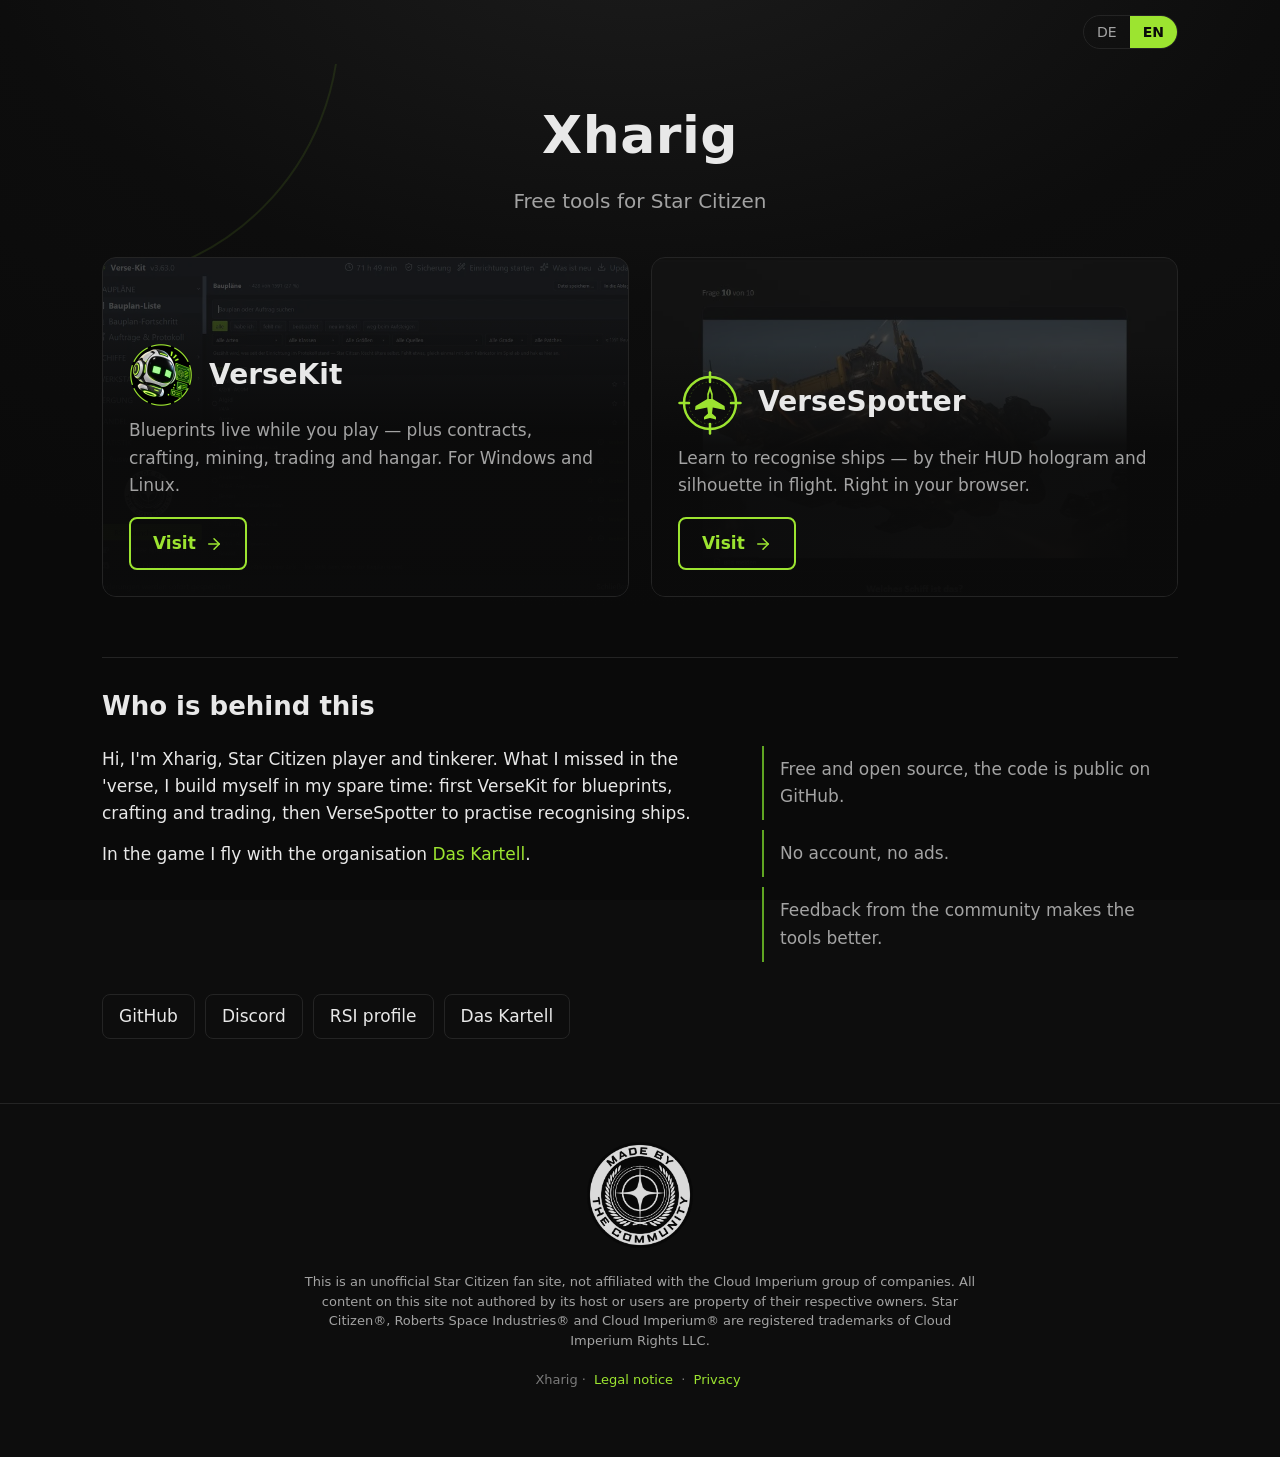
==== en/index.html @ c0819e61 "Home page: "Who is behind this" section with profiles A short introduction, the principles behind th" ====
<!DOCTYPE html>
<!-- Generated from index.html by tools/seite_en_bauen.py. Do not edit; change index.html and run the script. -->
<html lang="en">
<head>
<meta charset="utf-8">
<meta name="viewport" content="width=device-width, initial-scale=1">
<meta name="theme-color" content="#0d0d0d">
<meta name="color-scheme" content="dark">
<!-- German page. en/index.html is generated from this file by tools/seite_en_bauen.py: it takes
     every data-en text and every data-en-<attribute> value. After changing this file, run the script. -->
<title data-de="Xharig — Star-Citizen-Werkzeuge: VerseKit und VerseSpotter" data-en="Xharig — Star Citizen tools: VerseKit and VerseSpotter">Xharig — Star Citizen tools: VerseKit and VerseSpotter</title>
<meta name="description" content="Free Star Citizen fan tools by Xharig: VerseKit (blueprints, crafting, mining, trading) and VerseSpotter (learn to recognise ships).">
<link rel="canonical" href="https://xharig.com/en/">
<link rel="alternate" hreflang="de" href="https://xharig.com/">
<link rel="alternate" hreflang="en" href="https://xharig.com/en/">
<link rel="alternate" hreflang="x-default" href="https://xharig.com/en/">
<script type="application/ld+json">
{
 "@context": "https://schema.org",
 "@graph": [
  {
   "@type": "WebSite",
   "name": "Xharig",
   "url": "https://xharig.com/",
   "inLanguage": ["de", "en"]
  },
  {
   "@type": "Person",
   "@id": "https://xharig.com/#xharig",
   "name": "Xharig",
   "url": "https://xharig.com/",
   "sameAs": [
    "https://github.com/Xharig",
    "https://robertsspaceindustries.com/en/citizens/Xharig"
   ],
   "memberOf": {"@type": "Organization", "name": "Das Kartell", "url": "https://das-kartell.org/"}
  },
  {
   "@type": "SoftwareApplication",
   "name": "VerseKit",
   "alternateName": "Verse-Kit",
   "url": "https://versekit.xharig.com/",
   "applicationCategory": "GameApplication",
   "operatingSystem": "Windows, Linux",
   "isAccessibleForFree": true,
   "offers": {"@type": "Offer", "price": "0", "priceCurrency": "EUR"},
   "author": {"@id": "https://xharig.com/#xharig"}
  },
  {
   "@type": "WebApplication",
   "name": "VerseSpotter",
   "url": "https://versespotter.xharig.com/",
   "applicationCategory": "GameApplication",
   "operatingSystem": "Any (web browser)",
   "isAccessibleForFree": true,
   "offers": {"@type": "Offer", "price": "0", "priceCurrency": "EUR"},
   "author": {"@id": "https://xharig.com/#xharig"}
  }
 ]
}
</script>
<link rel="icon" href="../assets/versespotter-logo.svg" type="image/svg+xml">
<link rel="stylesheet" href="../assets/start.css?v=4">
</head>
<body>
<header>
  <div class="mitte">
    <div class="sprache" role="group" aria-label="Sprache / Language">
      <a href="/" data-lang="de" hreflang="de" lang="de">DE</a>
      <a href="/en/" data-lang="en" hreflang="en" lang="en" class="an">EN</a>
    </div>
  </div>
</header>

<div class="hinweis-sprache" id="hinweis-sprache" hidden>
  <div class="mitte">
    <span id="hinweis-sprache-text"></span>
    <a id="hinweis-sprache-link" href="/en/"></a>
    <button type="button" id="hinweis-sprache-zu">×</button>
  </div>
</div>

<main>
  <div class="kopf">
    <div class="kreis a"></div>
    <div class="mitte">
      <h1>Xharig</h1>
      <p data-de="Kostenlose Werkzeuge für Star Citizen" data-en="Free tools for Star Citizen">Free tools for Star Citizen</p>
    </div>
  </div>

  <div class="mitte kacheln">
    <a class="kachel" href="https://versekit.xharig.com/en/?von=xharig">
      <span class="hintergrund versekit"></span>
      <span class="inhalt">
        <span class="zeile"><img src="../assets/versekit-icon.png" alt=""><h2>VerseKit</h2></span>
        <p data-de="Baupläne live im Blick — dazu Aufträge, Herstellung, Bergbau, Handel und Hangar. Für Windows und Linux."
           data-en="Blueprints live while you play — plus contracts, crafting, mining, trading and hangar. For Windows and Linux.">Blueprints live while you play — plus contracts, crafting, mining, trading and hangar. For Windows and Linux.</p>
        <span class="knopf"><span data-de="Zur Seite" data-en="Visit">Visit</span><span class="pfeil" aria-hidden="true"></span></span>
      </span>
    </a>
    <a class="kachel" href="https://versespotter.xharig.com/en/?von=xharig">
      <span class="hintergrund versespotter"></span>
      <span class="inhalt">
        <span class="zeile"><img src="../assets/versespotter-logo.svg" alt=""><h2>VerseSpotter</h2></span>
        <p data-de="Schiffe erkennen lernen — am Hologramm im HUD und an der Silhouette im Flug. Direkt im Browser."
           data-en="Learn to recognise ships — by their HUD hologram and silhouette in flight. Right in your browser.">Learn to recognise ships — by their HUD hologram and silhouette in flight. Right in your browser.</p>
        <span class="knopf"><span data-de="Zur Seite" data-en="Visit">Visit</span><span class="pfeil" aria-hidden="true"></span></span>
      </span>
    </a>
  </div>

  <section class="mitte ueber" aria-labelledby="ueber-titel">
    <h2 id="ueber-titel" data-de="Wer steckt dahinter" data-en="Who is behind this">Who is behind this</h2>
    <div class="ueber-spalten">
      <div class="ueber-text">
        <p data-de="Hi, ich bin Xharig, Star-Citizen-Spieler und Bastler. Was mir im Verse gefehlt hat, baue ich mir in der Freizeit selbst: erst VerseKit für Baupläne, Herstellung und Handel, dann VerseSpotter zum Üben der Schiffserkennung."
           data-en="Hi, I'm Xharig, Star Citizen player and tinkerer. What I missed in the 'verse, I build myself in my spare time: first VerseKit for blueprints, crafting and trading, then VerseSpotter to practise recognising ships.">Hi, I'm Xharig, Star Citizen player and tinkerer. What I missed in the 'verse, I build myself in my spare time: first VerseKit for blueprints, crafting and trading, then VerseSpotter to practise recognising ships.</p>
        <p><span data-de="Im Spiel fliege ich mit der Organisation" data-en="In the game I fly with the organisation">In the game I fly with the organisation</span> <a href="https://das-kartell.org/" lang="de" translate="no">Das Kartell</a>.</p>
      </div>
      <ul class="grundsaetze">
        <li data-de="Kostenlos und quelloffen, der Code liegt offen auf GitHub." data-en="Free and open source, the code is public on GitHub.">Free and open source, the code is public on GitHub.</li>
        <li data-de="Kein Konto, keine Werbung." data-en="No account, no ads.">No account, no ads.</li>
        <li data-de="Rückmeldungen aus der Community machen die Werkzeuge besser." data-en="Feedback from the community makes the tools better.">Feedback from the community makes the tools better.</li>
      </ul>
    </div>
    <ul class="profile" aria-label="Profiles">
      <li><a href="https://github.com/Xharig" rel="me" translate="no">GitHub</a></li>
      <li><a href="/discord" translate="no">Discord</a></li>
      <li><a href="https://robertsspaceindustries.com/en/citizens/Xharig" rel="me" data-de="RSI-Profil" data-en="RSI profile">RSI profile</a></li>
      <li><a href="https://das-kartell.org/" translate="no">Das Kartell</a></li>
    </ul>
  </section>
</main>

<footer>
  <div class="mitte">
    <img class="fankit" src="../assets/made-by-the-community.png" alt="Star Citizen — Made by the Community" width="110">
    <p class="fan" lang="en">This is an unofficial Star Citizen fan site, not affiliated with the Cloud Imperium group of companies. All content on this site not authored by its host or users are property of their respective owners. Star Citizen®, Roberts Space Industries® and Cloud Imperium® are registered trademarks of Cloud Imperium Rights LLC.</p>
    <p class="recht">Xharig · <a href="../impressum.html" data-de="Impressum" data-en="Legal notice">Legal notice</a> · <a href="../datenschutz.html" data-de="Datenschutz" data-en="Privacy">Privacy</a></p>
  </div>
</footer>

<script src="../assets/sprache.js?v=2"></script>
</body>
</html>
---- assets/start.css ----
/* Marke: Neon #9ce430 auf dunklem Grund, Akzent nie flächig. Keine fremden Schriften. */
:root{--neon:#9ce430;--neon-tief:#5fa522;--grund:#0d0d0d;--flaeche:#141414;--rand:#242424;--text:#e8e8e8;--text-leise:#a3a3a3}
*{box-sizing:border-box}
body{margin:0;font-family:Calibri,"Segoe UI",system-ui,-apple-system,"Helvetica Neue",Arial,sans-serif;
  background:var(--grund);background-image:radial-gradient(1200px 700px at 50% -10%,#1c1c1c 0%,#0d0d0d 55%,#0a0a0a 100%);
  background-attachment:fixed;color:var(--text);line-height:1.6;font-size:17px;min-height:100vh;display:flex;flex-direction:column}
html{background:var(--grund)}
main{flex:1}
a{color:var(--neon);text-decoration:none}
:focus-visible{outline:3px solid var(--neon);outline-offset:3px;border-radius:6px}
.mitte{max-width:1120px;margin:0 auto;padding:0 22px}
@media (max-width:600px){.mitte{padding:0 16px}}
header .mitte{display:flex;justify-content:flex-end;height:64px;align-items:center}
.sprache{display:flex;border:1px solid var(--rand);border-radius:999px;overflow:hidden}
.sprache button,.sprache a{background:none;border:0;color:var(--text-leise);font:inherit;font-size:14px;padding:5px 13px;cursor:pointer}
.sprache a:hover{color:var(--neon)}
.sprache button.an,.sprache a.an{background:var(--neon);color:#0a0a0a;font-weight:700}
/* Offers the other language version (assets/sprache.js) */
.hinweis-sprache{background:var(--flaeche);border-top:1px solid var(--rand);border-bottom:1px solid var(--rand);font-size:15px}
.hinweis-sprache .mitte{display:flex;align-items:center;gap:12px;flex-wrap:wrap;padding-top:10px;padding-bottom:10px}
.hinweis-sprache a{font-weight:700}
.hinweis-sprache button{margin-left:auto;background:none;border:0;color:var(--text-leise);font:inherit;font-size:20px;line-height:1;padding:2px 6px;cursor:pointer}
.hinweis-sprache button:hover{color:var(--neon)}
.kopf{text-align:center;padding:30px 0 40px;position:relative;overflow:hidden}
.kopf h1{font-size:52px;font-weight:800;margin:0 0 8px;letter-spacing:.5px}
.kopf p{font-size:20px;color:var(--text-leise);margin:0}
.kreis{position:absolute;border:2px solid var(--neon);border-radius:50%;pointer-events:none;opacity:.1}
.kreis.a{width:520px;height:520px;top:-300px;left:-180px}
.kacheln{display:grid;grid-template-columns:repeat(2,1fr);gap:22px;padding-bottom:60px}
@media (max-width:760px){.kacheln{grid-template-columns:1fr}.kopf h1{font-size:38px}}
.kachel{position:relative;display:flex;flex-direction:column;min-height:340px;border:1px solid var(--rand);
  border-radius:14px;overflow:hidden;background:var(--flaeche);color:var(--text);isolation:isolate}
.kachel:hover{border-color:var(--neon)}
.kachel .hintergrund{position:absolute;inset:0;background-size:cover;background-position:center;opacity:.22;z-index:-1;transition:opacity .2s}
.kachel .hintergrund.versekit{background-image:url(versekit-hintergrund.webp)}
.kachel .hintergrund.versespotter{background-image:url(versespotter-hintergrund.webp)}
.kachel:hover .hintergrund{opacity:.32}
.kachel .inhalt{margin-top:auto;padding:26px;background:linear-gradient(transparent,rgba(10,10,10,.92) 40%)}
.kachel .zeile{display:flex;align-items:center;gap:16px;margin-bottom:10px}
.kachel img{width:64px;height:64px;flex:none}
.kachel h2{font-size:28px;font-weight:800;margin:0}
.kachel p{margin:0 0 18px;color:var(--text-leise);min-height:3.2em}
.knopf{display:inline-flex;align-items:center;gap:9px;padding:11px 22px;border-radius:8px;font-weight:700;border:2px solid var(--neon);color:var(--neon)}
.kachel:hover .knopf{background:var(--neon);color:#0a0a0a}
.pfeil{width:1.1em;height:1.1em;background:currentColor;-webkit-mask:url(arrow-right.svg) center/contain no-repeat;mask:url(arrow-right.svg) center/contain no-repeat}
.ueber{padding-bottom:64px}
.ueber h2{font-size:26px;font-weight:800;margin:0 0 18px;padding-top:28px;border-top:1px solid var(--rand)}
.ueber-spalten{display:grid;grid-template-columns:3fr 2fr;gap:36px;align-items:start}
@media (max-width:760px){.ueber-spalten{grid-template-columns:1fr;gap:12px}}
.ueber-text p{margin:0 0 14px}
.grundsaetze{list-style:none;margin:0;padding:0}
.grundsaetze li{padding:10px 0 10px 16px;border-left:2px solid var(--neon-tief);margin-bottom:10px;color:var(--text-leise)}
.profile{list-style:none;display:flex;flex-wrap:wrap;gap:10px;margin:22px 0 0;padding:0}
.profile a{display:inline-block;padding:8px 16px;border:1px solid var(--rand);border-radius:8px;color:var(--text)}
.profile a:hover{border-color:var(--neon);color:var(--neon)}
footer{border-top:1px solid var(--rand);padding:36px 0 46px;text-align:center}
.fankit{margin:0 auto 14px;width:110px;opacity:.85}
.fan{color:var(--text-leise);font-size:13px;max-width:680px;margin:0 auto 12px;line-height:1.5}
.recht{color:#7a7a7a;font-size:13px}
@media (prefers-reduced-motion:reduce){*{transition:none !important}}

/* Phones: Safari on the iPhone floats its toolbar over the bottom of the page — leave room so
   the last links scroll above it, and give them a tap area of about 30 points. */
.recht a{display:inline-block;padding:7px 4px}
@media (max-width:700px){footer{padding-bottom:110px}}
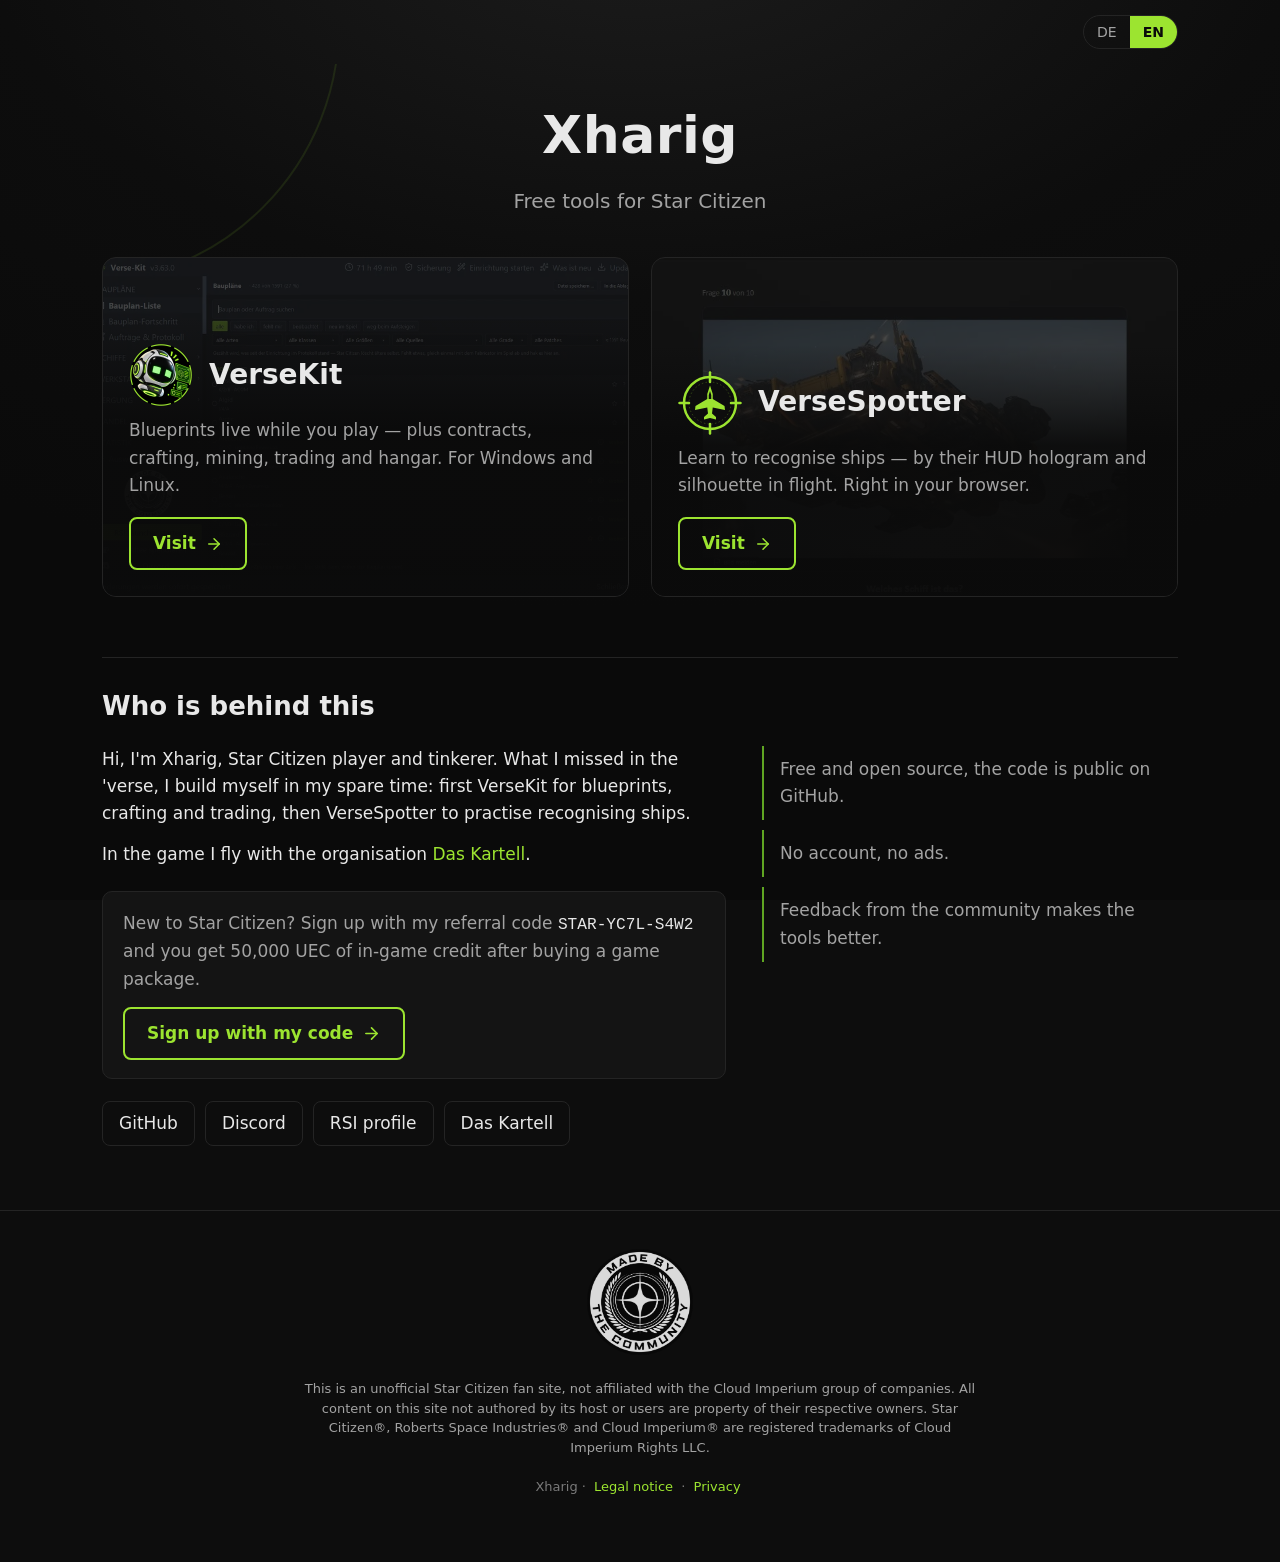
==== commit 1d13f5fd: "Home page: referral code with what new players get New players who sign up with the referral code re" ====
--- a/en/index.html
+++ b/en/index.html
@@ -60,7 +60,7 @@
 }
 </script>
 <link rel="icon" href="../assets/versespotter-logo.svg" type="image/svg+xml">
-<link rel="stylesheet" href="../assets/start.css?v=4">
+<link rel="stylesheet" href="../assets/start.css?v=5">
 </head>
 <body>
 <header>
@@ -117,6 +117,10 @@
         <p data-de="Hi, ich bin Xharig, Star-Citizen-Spieler und Bastler. Was mir im Verse gefehlt hat, baue ich mir in der Freizeit selbst: erst VerseKit für Baupläne, Herstellung und Handel, dann VerseSpotter zum Üben der Schiffserkennung."
            data-en="Hi, I'm Xharig, Star Citizen player and tinkerer. What I missed in the 'verse, I build myself in my spare time: first VerseKit for blueprints, crafting and trading, then VerseSpotter to practise recognising ships.">Hi, I'm Xharig, Star Citizen player and tinkerer. What I missed in the 'verse, I build myself in my spare time: first VerseKit for blueprints, crafting and trading, then VerseSpotter to practise recognising ships.</p>
         <p><span data-de="Im Spiel fliege ich mit der Organisation" data-en="In the game I fly with the organisation">In the game I fly with the organisation</span> <a href="https://das-kartell.org/" lang="de" translate="no">Das Kartell</a>.</p>
+        <div class="einladen">
+          <p><span data-de="Neu in Star Citizen? Meldest du dich mit meinem Empfehlungscode" data-en="New to Star Citizen? Sign up with my referral code">New to Star Citizen? Sign up with my referral code</span> <code translate="no">STAR-YC7L-S4W2</code> <span data-de="an, bekommst du nach dem Kauf eines Spielpakets 50.000 UEC Startguthaben im Spiel dazu." data-en="and you get 50,000 UEC of in-game credit after buying a game package.">and you get 50,000 UEC of in-game credit after buying a game package.</span></p>
+          <a class="knopf" href="https://robertsspaceindustries.com/enlist?referral=STAR-YC7L-S4W2"><span data-de="Mit meinem Code anmelden" data-en="Sign up with my code">Sign up with my code</span><span class="pfeil" aria-hidden="true"></span></a>
+        </div>
       </div>
       <ul class="grundsaetze">
         <li data-de="Kostenlos und quelloffen, der Code liegt offen auf GitHub." data-en="Free and open source, the code is public on GitHub.">Free and open source, the code is public on GitHub.</li>
--- a/assets/start.css
+++ b/assets/start.css
@@ -48,6 +48,10 @@
 .ueber-spalten{display:grid;grid-template-columns:3fr 2fr;gap:36px;align-items:start}
 @media (max-width:760px){.ueber-spalten{grid-template-columns:1fr;gap:12px}}
 .ueber-text p{margin:0 0 14px}
+.einladen{margin-top:22px;padding:18px 20px;border:1px solid var(--rand);border-radius:10px;background:var(--flaeche)}
+.einladen p{margin:0 0 14px;color:var(--text-leise)}
+.einladen code{white-space:nowrap;font-family:ui-monospace,Menlo,Consolas,monospace;font-size:.95em;color:var(--text)}
+.einladen .knopf:hover{background:var(--neon);color:#0a0a0a}
 .grundsaetze{list-style:none;margin:0;padding:0}
 .grundsaetze li{padding:10px 0 10px 16px;border-left:2px solid var(--neon-tief);margin-bottom:10px;color:var(--text-leise)}
 .profile{list-style:none;display:flex;flex-wrap:wrap;gap:10px;margin:22px 0 0;padding:0}
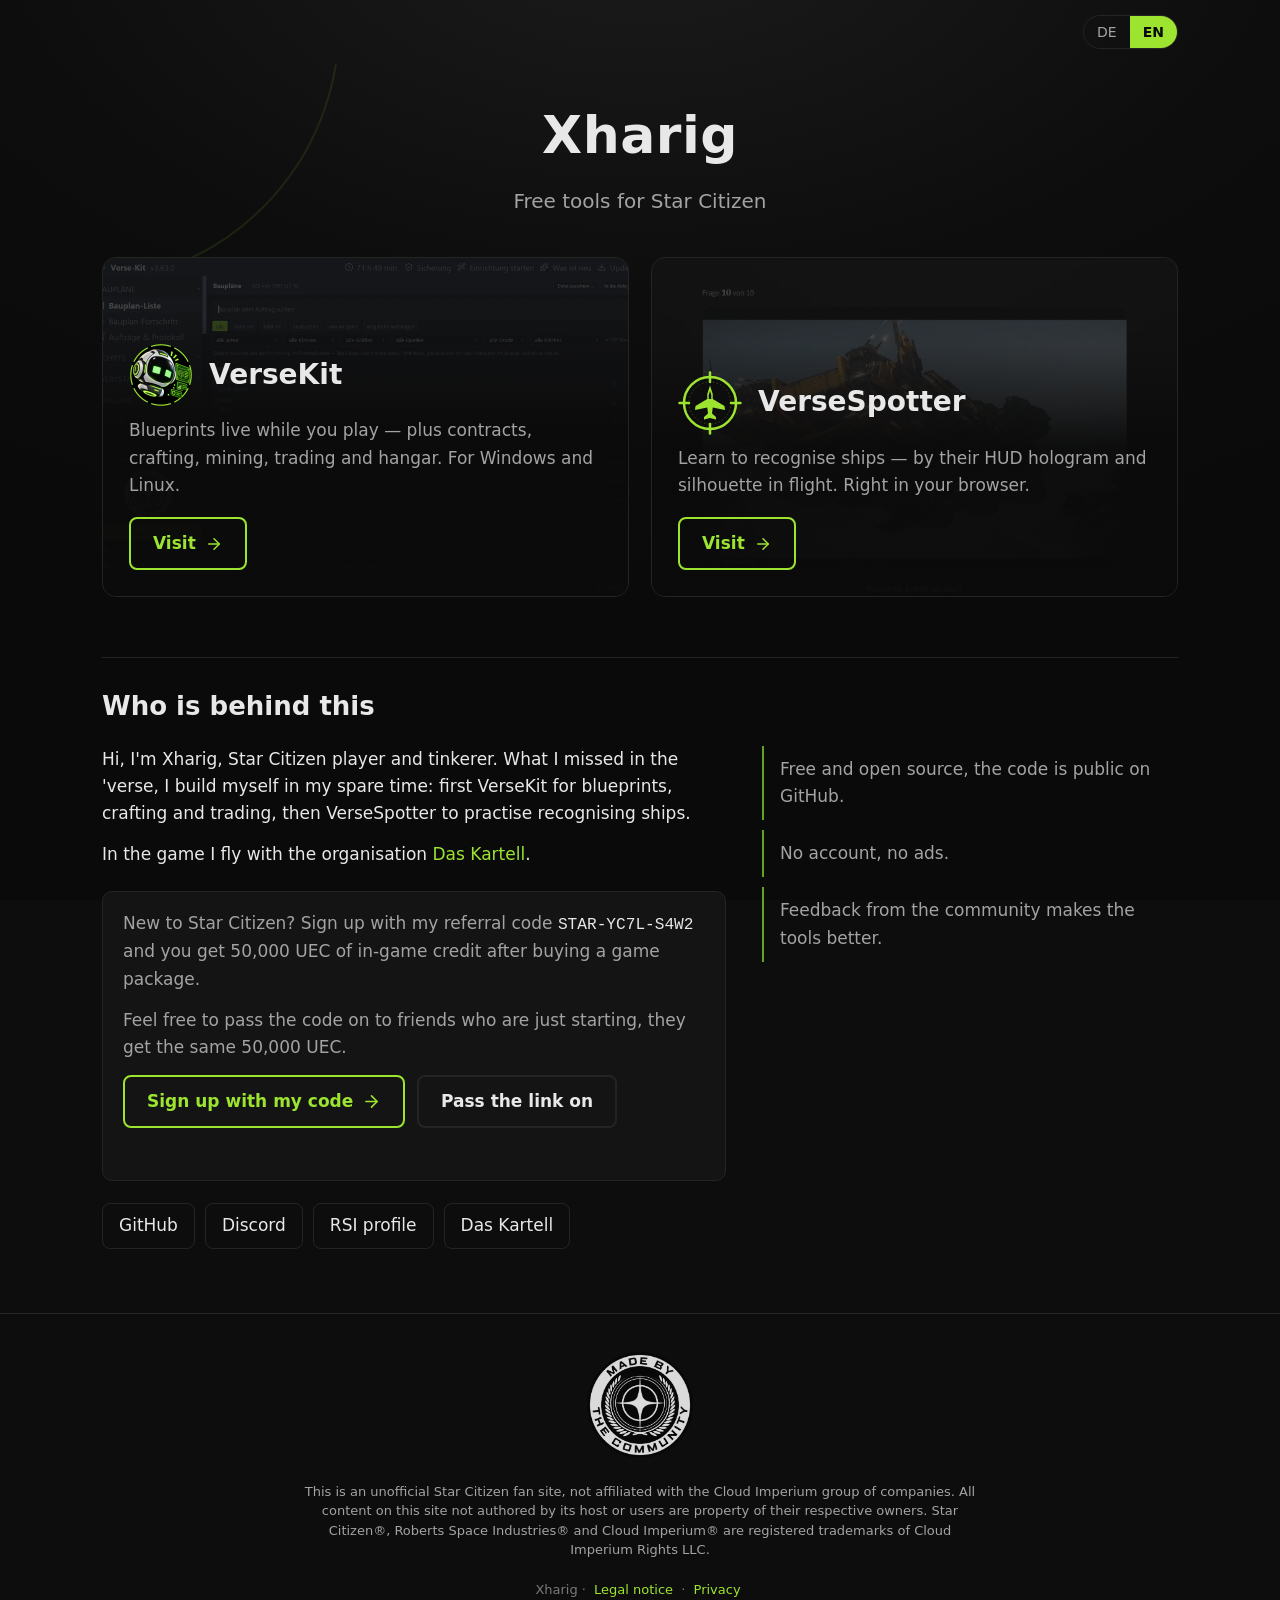
==== commit 2c668d62: "Home page: button to pass the referral link on Opens the share sheet on touch devices and copies the" ====
--- a/en/index.html
+++ b/en/index.html
@@ -60,7 +60,7 @@
 }
 </script>
 <link rel="icon" href="../assets/versespotter-logo.svg" type="image/svg+xml">
-<link rel="stylesheet" href="../assets/start.css?v=5">
+<link rel="stylesheet" href="../assets/start.css?v=6">
 </head>
 <body>
 <header>
@@ -119,7 +119,13 @@
         <p><span data-de="Im Spiel fliege ich mit der Organisation" data-en="In the game I fly with the organisation">In the game I fly with the organisation</span> <a href="https://das-kartell.org/" lang="de" translate="no">Das Kartell</a>.</p>
         <div class="einladen">
           <p><span data-de="Neu in Star Citizen? Meldest du dich mit meinem Empfehlungscode" data-en="New to Star Citizen? Sign up with my referral code">New to Star Citizen? Sign up with my referral code</span> <code translate="no">STAR-YC7L-S4W2</code> <span data-de="an, bekommst du nach dem Kauf eines Spielpakets 50.000 UEC Startguthaben im Spiel dazu." data-en="and you get 50,000 UEC of in-game credit after buying a game package.">and you get 50,000 UEC of in-game credit after buying a game package.</span></p>
-          <a class="knopf" href="https://robertsspaceindustries.com/enlist?referral=STAR-YC7L-S4W2"><span data-de="Mit meinem Code anmelden" data-en="Sign up with my code">Sign up with my code</span><span class="pfeil" aria-hidden="true"></span></a>
+          <p data-de="Gib den Code gern an Freunde weiter, die neu anfangen, sie bekommen dieselben 50.000 UEC."
+             data-en="Feel free to pass the code on to friends who are just starting, they get the same 50,000 UEC.">Feel free to pass the code on to friends who are just starting, they get the same 50,000 UEC.</p>
+          <div class="knopfreihe">
+            <a class="knopf" href="https://robertsspaceindustries.com/enlist?referral=STAR-YC7L-S4W2"><span data-de="Mit meinem Code anmelden" data-en="Sign up with my code">Sign up with my code</span><span class="pfeil" aria-hidden="true"></span></a>
+            <button type="button" class="knopf zweit" id="ref-teilen" data-code="STAR-YC7L-S4W2" data-link="https://robertsspaceindustries.com/enlist?referral=STAR-YC7L-S4W2"><span data-de="Link weitergeben" data-en="Pass the link on">Pass the link on</span></button>
+          </div>
+          <p class="ref-meldung" id="ref-meldung" aria-live="polite"></p>
         </div>
       </div>
       <ul class="grundsaetze">
@@ -146,5 +152,6 @@
 </footer>
 
 <script src="../assets/sprache.js?v=2"></script>
+<script src="../assets/teilen.js?v=1"></script>
 </body>
 </html>
--- a/assets/start.css
+++ b/assets/start.css
@@ -52,6 +52,10 @@
 .einladen p{margin:0 0 14px;color:var(--text-leise)}
 .einladen code{white-space:nowrap;font-family:ui-monospace,Menlo,Consolas,monospace;font-size:.95em;color:var(--text)}
 .einladen .knopf:hover{background:var(--neon);color:#0a0a0a}
+.einladen .knopfreihe{display:flex;flex-wrap:wrap;gap:12px}
+.einladen .knopf.zweit{background:none;font:inherit;font-weight:700;cursor:pointer;border-color:var(--rand);color:var(--text)}
+.einladen .knopf.zweit:hover{border-color:var(--neon);background:none;color:var(--neon)}
+.einladen .ref-meldung{margin:10px 0 0;min-height:1.6em;font-size:15px;color:var(--neon);overflow-wrap:anywhere}
 .grundsaetze{list-style:none;margin:0;padding:0}
 .grundsaetze li{padding:10px 0 10px 16px;border-left:2px solid var(--neon-tief);margin-bottom:10px;color:var(--text-leise)}
 .profile{list-style:none;display:flex;flex-wrap:wrap;gap:10px;margin:22px 0 0;padding:0}
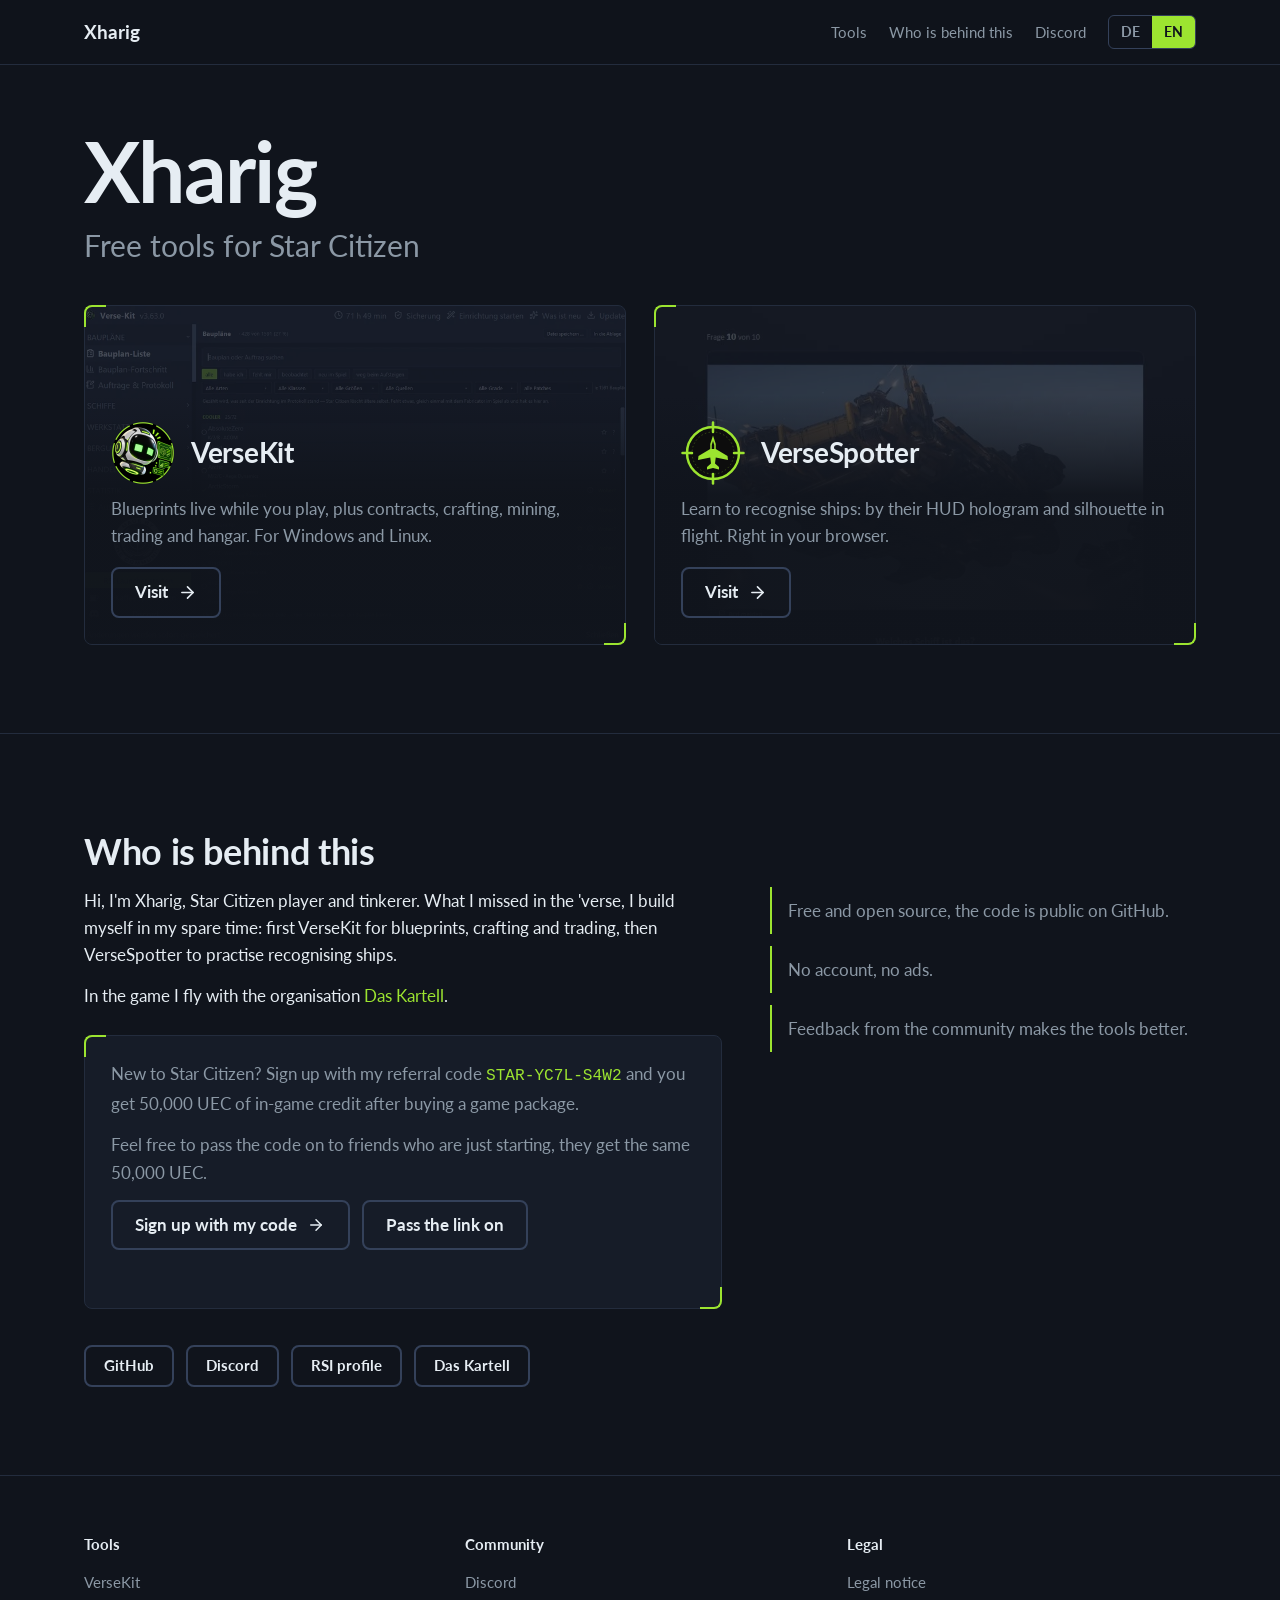
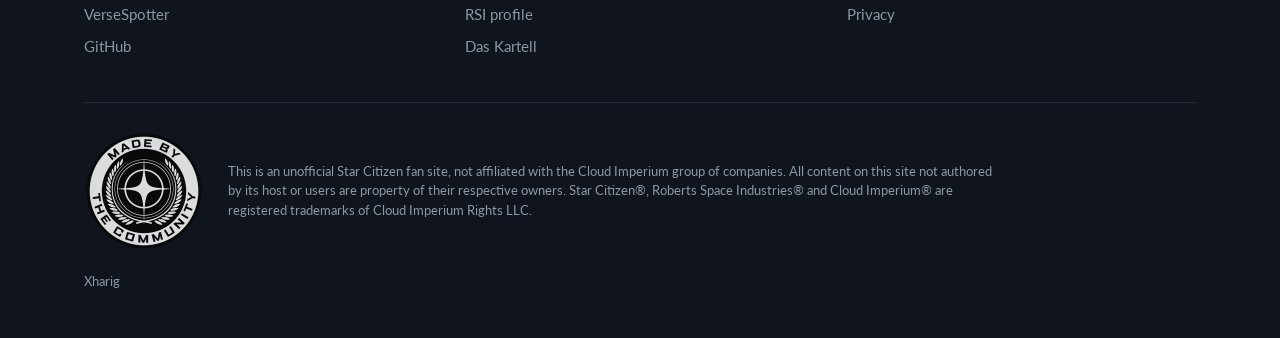
==== commit 326fb4ee: "Site: same look as VerseKit (shared basis.css, Lato, header, menu, footer) basis.css is taken over u" ====
--- a/en/index.html
+++ b/en/index.html
@@ -4,11 +4,11 @@
 <head>
 <meta charset="utf-8">
 <meta name="viewport" content="width=device-width, initial-scale=1">
-<meta name="theme-color" content="#0d0d0d">
+<meta name="theme-color" content="#10141c">
 <meta name="color-scheme" content="dark">
 <!-- German page. en/index.html is generated from this file by tools/seite_en_bauen.py: it takes
      every data-en text and every data-en-<attribute> value. After changing this file, run the script. -->
-<title data-de="Xharig — Star-Citizen-Werkzeuge: VerseKit und VerseSpotter" data-en="Xharig — Star Citizen tools: VerseKit and VerseSpotter">Xharig — Star Citizen tools: VerseKit and VerseSpotter</title>
+<title data-de="Xharig: Star-Citizen-Werkzeuge VerseKit und VerseSpotter" data-en="Xharig: Star Citizen tools VerseKit and VerseSpotter">Xharig: Star Citizen tools VerseKit and VerseSpotter</title>
 <meta name="description" content="Free Star Citizen fan tools by Xharig: VerseKit (blueprints, crafting, mining, trading) and VerseSpotter (learn to recognise ships).">
 <link rel="canonical" href="https://xharig.com/en/">
 <link rel="alternate" hreflang="de" href="https://xharig.com/">
@@ -60,15 +60,37 @@
 }
 </script>
 <link rel="icon" href="../assets/versespotter-logo.svg" type="image/svg+xml">
-<link rel="stylesheet" href="../assets/start.css?v=6">
+<link rel="preload" href="../assets/schrift/lato-400.woff2" as="font" type="font/woff2" crossorigin>
+<link rel="preload" href="../assets/schrift/lato-700.woff2" as="font" type="font/woff2" crossorigin>
+<link rel="stylesheet" href="../assets/basis.css?v=1">
+<link rel="stylesheet" href="../assets/start.css?v=7">
 </head>
 <body>
-<header>
-  <div class="mitte">
-    <div class="sprache" role="group" aria-label="Sprache / Language">
-      <a href="/" data-lang="de" hreflang="de" lang="de">DE</a>
-      <a href="/en/" data-lang="en" hreflang="en" lang="en" class="an">EN</a>
-    </div>
+
+<a class="springen" href="#inhalt" data-de="Zum Inhalt springen" data-en="Skip to content">Skip to content</a>
+
+<header class="kopfleiste">
+  <div class="mitte kopf">
+    <a class="marke" href="#start"><span>Xharig</span></a>
+    <nav aria-label="Page">
+      <a class="weg" href="#werkzeuge" data-de="Werkzeuge" data-en="Tools">Tools</a>
+      <a class="weg" href="#ueber" data-de="Wer steckt dahinter" data-en="Who is behind this">Who is behind this</a>
+      <a class="weg" href="/discord" translate="no">Discord</a>
+      <details class="menue">
+        <summary data-de="Menü" data-en="Menu">Menu</summary>
+        <div class="menue-liste">
+          <a href="#werkzeuge" data-de="Werkzeuge" data-en="Tools">Tools</a>
+          <a href="https://versekit.xharig.com/en/?von=xharig" translate="no">VerseKit</a>
+          <a href="https://versespotter.xharig.com/en/?von=xharig" translate="no">VerseSpotter</a>
+          <a href="#ueber" data-de="Wer steckt dahinter" data-en="Who is behind this">Who is behind this</a>
+          <a href="/discord" translate="no">Discord</a>
+        </div>
+      </details>
+      <div class="sprache" role="group" aria-label="Sprache / Language">
+        <a href="/" data-lang="de" hreflang="de" lang="de">DE</a>
+        <a href="/en/" data-lang="en" hreflang="en" lang="en" class="an">EN</a>
+      </div>
+    </nav>
   </div>
 </header>
 
@@ -76,82 +98,106 @@
   <div class="mitte">
     <span id="hinweis-sprache-text"></span>
     <a id="hinweis-sprache-link" href="/en/"></a>
-    <button type="button" id="hinweis-sprache-zu">×</button>
+    <button type="button" id="hinweis-sprache-zu"><svg class="ic" viewBox="0 0 24 24" fill="none" stroke="currentColor" stroke-width="2" stroke-linecap="round" stroke-linejoin="round" aria-hidden="true"><path d="M18 6 6 18"/><path d="m6 6 12 12"/></svg></button>
   </div>
 </div>
 
-<main>
-  <div class="kopf">
-    <div class="kreis a"></div>
+<main id="inhalt">
+  <div class="start" id="start">
     <div class="mitte">
-      <h1>Xharig</h1>
-      <p data-de="Kostenlose Werkzeuge für Star Citizen" data-en="Free tools for Star Citizen">Free tools for Star Citizen</p>
-    </div>
-  </div>
-
-  <div class="mitte kacheln">
-    <a class="kachel" href="https://versekit.xharig.com/en/?von=xharig">
+      <h1><span class="name" translate="no">Xharig</span>
+        <span class="zeile" data-de="Kostenlose Werkzeuge für Star Citizen" data-en="Free tools for Star Citizen">Free tools for Star Citizen</span></h1>
+    </div>
+  </div>
+
+  <div class="mitte kacheln" id="werkzeuge">
+    <a class="kachel winkel" href="https://versekit.xharig.com/en/?von=xharig">
       <span class="hintergrund versekit"></span>
       <span class="inhalt">
-        <span class="zeile"><img src="../assets/versekit-icon.png" alt=""><h2>VerseKit</h2></span>
-        <p data-de="Baupläne live im Blick — dazu Aufträge, Herstellung, Bergbau, Handel und Hangar. Für Windows und Linux."
-           data-en="Blueprints live while you play — plus contracts, crafting, mining, trading and hangar. For Windows and Linux.">Blueprints live while you play — plus contracts, crafting, mining, trading and hangar. For Windows and Linux.</p>
+        <span class="zeile"><img src="../assets/versekit-icon.png" alt="" width="64" height="64"><h2>VerseKit</h2></span>
+        <p data-de="Baupläne live im Blick, dazu Aufträge, Herstellung, Bergbau, Handel und Hangar. Für Windows und Linux."
+           data-en="Blueprints live while you play, plus contracts, crafting, mining, trading and hangar. For Windows and Linux.">Blueprints live while you play, plus contracts, crafting, mining, trading and hangar. For Windows and Linux.</p>
         <span class="knopf"><span data-de="Zur Seite" data-en="Visit">Visit</span><span class="pfeil" aria-hidden="true"></span></span>
       </span>
     </a>
-    <a class="kachel" href="https://versespotter.xharig.com/en/?von=xharig">
+    <a class="kachel winkel" href="https://versespotter.xharig.com/en/?von=xharig">
       <span class="hintergrund versespotter"></span>
       <span class="inhalt">
-        <span class="zeile"><img src="../assets/versespotter-logo.svg" alt=""><h2>VerseSpotter</h2></span>
-        <p data-de="Schiffe erkennen lernen — am Hologramm im HUD und an der Silhouette im Flug. Direkt im Browser."
-           data-en="Learn to recognise ships — by their HUD hologram and silhouette in flight. Right in your browser.">Learn to recognise ships — by their HUD hologram and silhouette in flight. Right in your browser.</p>
+        <span class="zeile"><img src="../assets/versespotter-logo.svg" alt="" width="64" height="64"><h2>VerseSpotter</h2></span>
+        <p data-de="Schiffe erkennen lernen: am Hologramm im HUD und an der Silhouette im Flug. Direkt im Browser."
+           data-en="Learn to recognise ships: by their HUD hologram and silhouette in flight. Right in your browser.">Learn to recognise ships: by their HUD hologram and silhouette in flight. Right in your browser.</p>
         <span class="knopf"><span data-de="Zur Seite" data-en="Visit">Visit</span><span class="pfeil" aria-hidden="true"></span></span>
       </span>
     </a>
   </div>
 
-  <section class="mitte ueber" aria-labelledby="ueber-titel">
-    <h2 id="ueber-titel" data-de="Wer steckt dahinter" data-en="Who is behind this">Who is behind this</h2>
-    <div class="ueber-spalten">
-      <div class="ueber-text">
-        <p data-de="Hi, ich bin Xharig, Star-Citizen-Spieler und Bastler. Was mir im Verse gefehlt hat, baue ich mir in der Freizeit selbst: erst VerseKit für Baupläne, Herstellung und Handel, dann VerseSpotter zum Üben der Schiffserkennung."
-           data-en="Hi, I'm Xharig, Star Citizen player and tinkerer. What I missed in the 'verse, I build myself in my spare time: first VerseKit for blueprints, crafting and trading, then VerseSpotter to practise recognising ships.">Hi, I'm Xharig, Star Citizen player and tinkerer. What I missed in the 'verse, I build myself in my spare time: first VerseKit for blueprints, crafting and trading, then VerseSpotter to practise recognising ships.</p>
-        <p><span data-de="Im Spiel fliege ich mit der Organisation" data-en="In the game I fly with the organisation">In the game I fly with the organisation</span> <a href="https://das-kartell.org/" lang="de" translate="no">Das Kartell</a>.</p>
-        <div class="einladen">
-          <p><span data-de="Neu in Star Citizen? Meldest du dich mit meinem Empfehlungscode" data-en="New to Star Citizen? Sign up with my referral code">New to Star Citizen? Sign up with my referral code</span> <code translate="no">STAR-YC7L-S4W2</code> <span data-de="an, bekommst du nach dem Kauf eines Spielpakets 50.000 UEC Startguthaben im Spiel dazu." data-en="and you get 50,000 UEC of in-game credit after buying a game package.">and you get 50,000 UEC of in-game credit after buying a game package.</span></p>
-          <p data-de="Gib den Code gern an Freunde weiter, die neu anfangen, sie bekommen dieselben 50.000 UEC."
-             data-en="Feel free to pass the code on to friends who are just starting, they get the same 50,000 UEC.">Feel free to pass the code on to friends who are just starting, they get the same 50,000 UEC.</p>
-          <div class="knopfreihe">
-            <a class="knopf" href="https://robertsspaceindustries.com/enlist?referral=STAR-YC7L-S4W2"><span data-de="Mit meinem Code anmelden" data-en="Sign up with my code">Sign up with my code</span><span class="pfeil" aria-hidden="true"></span></a>
-            <button type="button" class="knopf zweit" id="ref-teilen" data-code="STAR-YC7L-S4W2" data-link="https://robertsspaceindustries.com/enlist?referral=STAR-YC7L-S4W2"><span data-de="Link weitergeben" data-en="Pass the link on">Pass the link on</span></button>
+  <section id="ueber" aria-labelledby="ueber-titel">
+    <div class="mitte">
+      <h2 id="ueber-titel" data-de="Wer steckt dahinter" data-en="Who is behind this">Who is behind this</h2>
+      <div class="ueber-spalten">
+        <div class="ueber-text">
+          <p data-de="Hi, ich bin Xharig, Star-Citizen-Spieler und Bastler. Was mir im Verse gefehlt hat, baue ich mir in der Freizeit selbst: erst VerseKit für Baupläne, Herstellung und Handel, dann VerseSpotter zum Üben der Schiffserkennung."
+             data-en="Hi, I'm Xharig, Star Citizen player and tinkerer. What I missed in the 'verse, I build myself in my spare time: first VerseKit for blueprints, crafting and trading, then VerseSpotter to practise recognising ships.">Hi, I'm Xharig, Star Citizen player and tinkerer. What I missed in the 'verse, I build myself in my spare time: first VerseKit for blueprints, crafting and trading, then VerseSpotter to practise recognising ships.</p>
+          <p><span data-de="Im Spiel fliege ich mit der Organisation" data-en="In the game I fly with the organisation">In the game I fly with the organisation</span> <a href="https://das-kartell.org/" lang="de" translate="no">Das Kartell</a>.</p>
+          <div class="einladen winkel">
+            <p><span data-de="Neu in Star Citizen? Meldest du dich mit meinem Empfehlungscode" data-en="New to Star Citizen? Sign up with my referral code">New to Star Citizen? Sign up with my referral code</span> <code translate="no">STAR-YC7L-S4W2</code> <span data-de="an, bekommst du nach dem Kauf eines Spielpakets 50.000 UEC Startguthaben im Spiel dazu." data-en="and you get 50,000 UEC of in-game credit after buying a game package.">and you get 50,000 UEC of in-game credit after buying a game package.</span></p>
+            <p data-de="Gib den Code gern an Freunde weiter, die neu anfangen, sie bekommen dieselben 50.000 UEC."
+               data-en="Feel free to pass the code on to friends who are just starting, they get the same 50,000 UEC.">Feel free to pass the code on to friends who are just starting, they get the same 50,000 UEC.</p>
+            <div class="knopfreihe">
+              <a class="knopf" href="https://robertsspaceindustries.com/enlist?referral=STAR-YC7L-S4W2"><span data-de="Mit meinem Code anmelden" data-en="Sign up with my code">Sign up with my code</span><span class="pfeil" aria-hidden="true"></span></a>
+              <button type="button" class="knopf" id="ref-teilen" data-code="STAR-YC7L-S4W2" data-link="https://robertsspaceindustries.com/enlist?referral=STAR-YC7L-S4W2"><span data-de="Link weitergeben" data-en="Pass the link on">Pass the link on</span></button>
+            </div>
+            <p class="ref-meldung" id="ref-meldung" aria-live="polite"></p>
           </div>
-          <p class="ref-meldung" id="ref-meldung" aria-live="polite"></p>
         </div>
-      </div>
-      <ul class="grundsaetze">
-        <li data-de="Kostenlos und quelloffen, der Code liegt offen auf GitHub." data-en="Free and open source, the code is public on GitHub.">Free and open source, the code is public on GitHub.</li>
-        <li data-de="Kein Konto, keine Werbung." data-en="No account, no ads.">No account, no ads.</li>
-        <li data-de="Rückmeldungen aus der Community machen die Werkzeuge besser." data-en="Feedback from the community makes the tools better.">Feedback from the community makes the tools better.</li>
+        <ul class="grundsaetze">
+          <li data-de="Kostenlos und quelloffen, der Code liegt offen auf GitHub." data-en="Free and open source, the code is public on GitHub.">Free and open source, the code is public on GitHub.</li>
+          <li data-de="Kein Konto, keine Werbung." data-en="No account, no ads.">No account, no ads.</li>
+          <li data-de="Rückmeldungen aus der Community machen die Werkzeuge besser." data-en="Feedback from the community makes the tools better.">Feedback from the community makes the tools better.</li>
+        </ul>
+      </div>
+      <ul class="profile" aria-label="Profiles">
+        <li><a class="knopf" href="https://github.com/Xharig" rel="me" translate="no">GitHub</a></li>
+        <li><a class="knopf" href="/discord" translate="no">Discord</a></li>
+        <li><a class="knopf" href="https://robertsspaceindustries.com/en/citizens/Xharig" rel="me" data-de="RSI-Profil" data-en="RSI profile">RSI profile</a></li>
+        <li><a class="knopf" href="https://das-kartell.org/" translate="no">Das Kartell</a></li>
       </ul>
     </div>
-    <ul class="profile" aria-label="Profiles">
-      <li><a href="https://github.com/Xharig" rel="me" translate="no">GitHub</a></li>
-      <li><a href="/discord" translate="no">Discord</a></li>
-      <li><a href="https://robertsspaceindustries.com/en/citizens/Xharig" rel="me" data-de="RSI-Profil" data-en="RSI profile">RSI profile</a></li>
-      <li><a href="https://das-kartell.org/" translate="no">Das Kartell</a></li>
-    </ul>
   </section>
 </main>
 
 <footer>
   <div class="mitte">
-    <img class="fankit" src="../assets/made-by-the-community.png" alt="Star Citizen — Made by the Community" width="110">
-    <p class="fan" lang="en">This is an unofficial Star Citizen fan site, not affiliated with the Cloud Imperium group of companies. All content on this site not authored by its host or users are property of their respective owners. Star Citizen®, Roberts Space Industries® and Cloud Imperium® are registered trademarks of Cloud Imperium Rights LLC.</p>
-    <p class="recht">Xharig · <a href="../impressum.html" data-de="Impressum" data-en="Legal notice">Legal notice</a> · <a href="../datenschutz.html" data-de="Datenschutz" data-en="Privacy">Privacy</a></p>
+    <div class="fuss-raster">
+      <div>
+        <p class="fuss-titel" data-de="Werkzeuge" data-en="Tools">Tools</p>
+        <a href="https://versekit.xharig.com/en/?von=xharig" translate="no">VerseKit</a>
+        <a href="https://versespotter.xharig.com/en/?von=xharig" translate="no">VerseSpotter</a>
+        <a href="https://github.com/Xharig" translate="no">GitHub</a>
+      </div>
+      <div>
+        <p class="fuss-titel" data-de="Gemeinschaft" data-en="Community">Community</p>
+        <a href="/discord" translate="no">Discord</a>
+        <a href="https://robertsspaceindustries.com/en/citizens/Xharig" data-de="RSI-Profil" data-en="RSI profile">RSI profile</a>
+        <a href="https://das-kartell.org/" translate="no">Das Kartell</a>
+      </div>
+      <div>
+        <p class="fuss-titel" data-de="Rechtliches" data-en="Legal">Legal</p>
+        <a href="../impressum.html" data-de="Impressum" data-en="Legal notice">Legal notice</a>
+        <a href="../datenschutz.html" data-de="Datenschutz" data-en="Privacy">Privacy</a>
+      </div>
+    </div>
+
+    <div class="fuss-fan">
+      <img class="fankit" src="../assets/made-by-the-community-240.png" width="120" height="120" loading="lazy"
+           alt="Star Citizen: Made by the Community">
+      <p class="fan" lang="en">This is an unofficial Star Citizen fan site, not affiliated with the Cloud Imperium group of companies. All content on this site not authored by its host or users are property of their respective owners. Star Citizen®, Roberts Space Industries® and Cloud Imperium® are registered trademarks of Cloud Imperium Rights LLC.</p>
+    </div>
+    <p class="recht" translate="no">Xharig</p>
   </div>
 </footer>
 
-<script src="../assets/sprache.js?v=2"></script>
+<script src="../assets/sprache.js?v=3"></script>
 <script src="../assets/teilen.js?v=1"></script>
 </body>
 </html>
--- a/assets/basis.css
+++ b/assets/basis.css
@@ -0,0 +1,259 @@
+/* ---------------------------------------------------------------
+   Xharig pages: shared base
+   Meant for every Xharig site (VerseKit, xharig.com, VerseSpotter), so
+   colours, type, buttons, header, footer and focus look the same
+   everywhere. Page-specific parts live in each site's own stylesheet.
+   Colours are the "Original" colour scheme of VerseKit itself
+   (crates/versekit-core/src/theme.rs). Neon #9ce430 only for lines,
+   corners and buttons, never as a large area. One background for the
+   whole page: sections are told apart by lines, not by colour changes.
+   Signature: the two accent corners of VerseKit's boxes (.winkel).
+   Everything is served by the site itself: Lato (SIL OFL, schrift/),
+   Lucide icons (ISC, symbole/), no third-party fonts or CDNs.
+   --------------------------------------------------------------- */
+
+@font-face{
+  font-family:"Lato";font-style:normal;font-weight:400;font-display:swap;
+  src:url(schrift/lato-400.woff2) format("woff2");
+  unicode-range:U+0020-007E,U+00A0-00FF,U+0131,U+0152-0153,U+02C6,U+02DA,U+02DC,
+    U+2010-2014,U+2018-201E,U+2022,U+2026,U+2039-203A,U+20AC,U+2122,U+2190-2193,
+    U+2212,U+FB01-FB02;
+}
+@font-face{
+  font-family:"Lato";font-style:normal;font-weight:700;font-display:swap;
+  src:url(schrift/lato-700.woff2) format("woff2");
+  unicode-range:U+0020-007E,U+00A0-00FF,U+0131,U+0152-0153,U+02C6,U+02DA,U+02DC,
+    U+2010-2014,U+2018-201E,U+2022,U+2026,U+2039-203A,U+20AC,U+2122,U+2190-2193,
+    U+2212,U+FB01-FB02;
+}
+
+:root{
+  --grund:#10141c;
+  --flaeche:#161c28;
+  --leiste:#1b2230;
+  --linie:#232c3d;
+  --linie-hell:#34415a;
+  --feld:#0c1017;
+  --hover:#222b3b;
+  --text:#e6edf3;
+  --leise:#8b98a5;
+  --neon:#9ce430;
+  --neon-hell:#b8f266;
+  --neon-dunkel:#1d2a14;
+  --rund:8px;
+  color-scheme:dark;
+}
+
+*,*::before,*::after{box-sizing:border-box}
+html{background:var(--grund);-webkit-text-size-adjust:100%;text-size-adjust:100%;scroll-padding-top:72px}
+@media (prefers-reduced-motion:no-preference){html{scroll-behavior:smooth}}
+body{
+  margin:0;background:var(--grund);color:var(--text);
+  font-family:"Lato","Segoe UI",system-ui,-apple-system,"Helvetica Neue",Arial,sans-serif;
+  font-size:17px;line-height:1.6;
+  -webkit-font-smoothing:antialiased;
+}
+img,video{max-width:100%;height:auto;display:block}
+figure{margin:0}
+a{color:var(--neon);text-decoration:none;text-underline-offset:3px}
+a,button,summary,label{touch-action:manipulation;-webkit-tap-highlight-color:rgba(156,228,48,.18)}
+a:hover{text-decoration:underline}
+:focus-visible{outline:2px solid var(--neon);outline-offset:3px;border-radius:4px}
+h1,h2,h3,h4{text-wrap:balance}
+p,li,figcaption{text-wrap:pretty}
+code{font-family:ui-monospace,"SF Mono","Cascadia Mono",Menlo,Consolas,monospace}
+.mitte{max-width:1160px;margin:0 auto;
+  padding:0 max(24px,env(safe-area-inset-right)) 0 max(24px,env(safe-area-inset-left))}
+.ic{width:1.15em;height:1.15em;flex:none}
+
+.springen{position:absolute;left:12px;top:-60px;z-index:50;background:var(--neon);color:var(--grund);
+  font-weight:700;padding:8px 14px;border-radius:var(--rund)}
+.springen:focus{top:12px;text-decoration:none}
+
+/* ---------- The accent corners ----------
+   Same as the boxes in VerseKit: fine line, accent corner top left and
+   bottom right, following the 8 px rounding. */
+.winkel{position:relative;background:var(--feld);border:1px solid var(--linie);border-radius:var(--rund)}
+.winkel::before,.winkel::after{
+  content:"";position:absolute;width:22px;height:22px;pointer-events:none;
+  border:0 solid var(--neon);
+}
+.winkel::before{top:-1px;left:-1px;border-top-width:2px;border-left-width:2px;border-top-left-radius:var(--rund)}
+.winkel::after{bottom:-1px;right:-1px;border-bottom-width:2px;border-right-width:2px;border-bottom-right-radius:var(--rund)}
+.winkel > img,.winkel > video{border-radius:calc(var(--rund) - 1px);width:100%}
+
+/* ---------- Header ---------- */
+.kopfleiste{
+  position:sticky;top:0;z-index:20;
+  background:rgba(16,20,28,.92);
+  -webkit-backdrop-filter:blur(8px);backdrop-filter:blur(8px);
+  border-bottom:1px solid var(--linie);
+}
+.kopf{display:flex;align-items:center;gap:16px;height:64px}
+.marke{display:flex;align-items:center;gap:10px;color:var(--text);font-weight:700;font-size:19px;white-space:nowrap}
+.marke:hover{text-decoration:none;color:var(--neon)}
+.marke img{width:36px;height:36px}
+.kopf nav{margin-left:auto;display:flex;align-items:center;gap:22px}
+.kopf nav a{color:var(--leise);font-size:15px}
+.kopf nav a:hover{color:var(--neon);text-decoration:none}
+.kopf nav a[aria-current=page]{color:var(--text);font-weight:700;box-shadow:inset 0 -2px 0 var(--neon);padding:4px 0}
+/* The one download offer in the header: outlined, never filled, so it offers
+   rather than asks. */
+.kopf nav a.kopf-laden{color:var(--neon);font-weight:700;border:1px solid var(--neon);border-radius:6px;padding:5px 12px}
+.kopf nav a.kopf-laden:hover{background:var(--neon-dunkel)}
+.kopf nav a.kopf-laden[aria-current=page]{box-shadow:none;padding:5px 12px;background:var(--neon-dunkel)}
+.kopf nav a.alle{display:inline-flex;align-items:center;gap:6px;padding-left:22px;border-left:1px solid var(--linie)}
+.sprache{display:flex;border:1px solid var(--linie-hell);border-radius:6px;overflow:hidden}
+.kopf nav .sprache a{color:var(--leise);font-size:14px;font-weight:700;padding:5px 12px}
+.kopf nav .sprache a:hover{background:var(--hover);color:var(--neon)}
+.kopf nav .sprache a.an{background:var(--neon);color:var(--grund)}
+
+/* Menu for narrow screens: the page links fold into one button. Works
+   without script (details/summary). */
+.menue{display:none;position:relative}
+.menue summary{
+  list-style:none;cursor:pointer;display:inline-flex;align-items:center;gap:8px;
+  padding:6px 12px;border:1px solid var(--linie-hell);border-radius:6px;color:var(--text);font-size:15px;font-weight:700;
+}
+.menue summary::-webkit-details-marker{display:none}
+.menue summary::before{content:"";width:18px;height:18px;background:currentColor;
+  -webkit-mask:url(symbole/menu.svg) center/contain no-repeat;mask:url(symbole/menu.svg) center/contain no-repeat}
+.menue[open] summary::before{-webkit-mask-image:url(symbole/x.svg);mask-image:url(symbole/x.svg)}
+.menue summary:hover{border-color:var(--neon);color:var(--neon);background:var(--neon-dunkel)}
+.menue-liste{
+  position:absolute;right:0;top:calc(100% + 10px);z-index:30;min-width:220px;
+  display:flex;flex-direction:column;padding:8px;
+  background:var(--flaeche);border:1px solid var(--linie-hell);border-radius:var(--rund);
+}
+.kopf nav .menue-liste a{color:var(--text);font-size:16px;padding:10px 12px;border-radius:6px;border-left:3px solid transparent}
+.kopf nav .menue-liste a:hover{background:var(--hover);color:var(--neon)}
+.kopf nav .menue-liste a[aria-current=page]{box-shadow:none;padding:10px 12px;background:var(--neon-dunkel);border-left-color:var(--neon);color:var(--neon)}
+
+/* Offers the other language version (page script) */
+.hinweis-sprache{background:var(--leiste);border-bottom:1px solid var(--linie);font-size:15px}
+.hinweis-sprache .mitte{display:flex;align-items:center;gap:12px;flex-wrap:wrap;padding-top:10px;padding-bottom:10px}
+.hinweis-sprache a{font-weight:700}
+.hinweis-sprache button{
+  margin-left:auto;display:inline-flex;align-items:center;justify-content:center;
+  width:32px;height:32px;background:none;border:1px solid transparent;border-radius:6px;
+  color:var(--leise);cursor:pointer;
+}
+.hinweis-sprache button:hover{color:var(--neon);border-color:var(--linie-hell);background:var(--hover)}
+
+/* ---------- Buttons ----------
+   One filled main button per area; every button changes border and fill
+   on hover. */
+.knopfreihe{display:flex;gap:12px;flex-wrap:wrap}
+.knopf{
+  display:inline-flex;align-items:center;gap:10px;padding:12px 22px;
+  border-radius:var(--rund);border:2px solid var(--linie-hell);background:none;
+  font:inherit;font-weight:700;font-size:17px;line-height:1.3;color:var(--text);cursor:pointer;
+}
+.knopf:hover{text-decoration:none;border-color:var(--neon);color:var(--neon);background:var(--neon-dunkel)}
+.knopf.voll{background:var(--neon);border-color:var(--neon);color:var(--grund)}
+.knopf.voll:hover{background:var(--neon-hell);border-color:var(--neon-hell);color:var(--grund)}
+
+/* ---------- Sections ---------- */
+section{padding:96px 0 88px;border-top:1px solid var(--linie)}
+h2{font-size:36px;line-height:1.2;font-weight:700;letter-spacing:-.01em;margin:0 0 14px;max-width:24em}
+.einleitung{color:var(--leise);max-width:42em;margin:0 0 36px;font-size:18px}
+.hinweis{margin:14px 0 0;font-size:15px;color:var(--leise);border-left:2px solid var(--linie-hell);padding-left:14px;max-width:46em}
+a.raus{display:inline-flex;align-items:center;gap:5px}
+a.raus::after{content:"";width:.85em;height:.85em;background:currentColor;
+  -webkit-mask:url(symbole/external-link.svg) center/contain no-repeat;mask:url(symbole/external-link.svg) center/contain no-repeat}
+
+/* Head of a sub-page: where you are, then its one h1. */
+.seitenkopf{padding:56px 0 8px}
+.pfad{display:flex;flex-wrap:wrap;gap:6px;align-items:center;margin:0 0 18px;padding:0;list-style:none;font-size:15px;color:var(--leise)}
+.pfad li + li::before{content:"";display:inline-block;width:14px;height:14px;margin-right:6px;vertical-align:-2px;background:var(--linie-hell);
+  -webkit-mask:url(symbole/chevron-right.svg) center/contain no-repeat;mask:url(symbole/chevron-right.svg) center/contain no-repeat}
+.pfad a{color:var(--leise)}
+.pfad a:hover{color:var(--neon)}
+.seitenkopf h1{font-size:clamp(34px,5vw,52px);line-height:1.1;letter-spacing:-.02em;margin:0 0 14px;max-width:20em}
+.seitenkopf .einleitung{margin-bottom:0}
+.seitenkopf + section{border-top:0;padding-top:48px}
+
+/* ---------- FAQ ---------- */
+.faq{max-width:860px;border-bottom:1px solid var(--linie)}
+.faq details{border-top:1px solid var(--linie)}
+.faq summary{
+  position:relative;cursor:pointer;list-style:none;padding:18px 0 18px 38px;
+  font-weight:700;font-size:18px;line-height:1.4;
+}
+.faq summary::-webkit-details-marker{display:none}
+.faq summary::before{
+  content:"";position:absolute;left:4px;top:21px;width:20px;height:20px;background:var(--neon);
+  -webkit-mask:url(symbole/plus.svg) center/contain no-repeat;mask:url(symbole/plus.svg) center/contain no-repeat;
+}
+.faq details[open] summary::before{-webkit-mask-image:url(symbole/minus.svg);mask-image:url(symbole/minus.svg)}
+.faq summary:hover{color:var(--neon)}
+.faq p,.faq ol{color:var(--leise);font-size:16px;margin:0 0 18px 38px}
+.faq ol{padding-left:20px}
+.faq li{margin-bottom:6px}
+
+/* ---------- Switch ----------
+   Switch to the right of its label, as in every VerseKit settings list. */
+.schalter{display:inline-flex;align-items:center;gap:12px;color:var(--leise);font-size:15px;cursor:pointer;user-select:none}
+.schalter input{
+  -webkit-appearance:none;appearance:none;margin:0;position:relative;flex:none;cursor:pointer;
+  width:42px;height:24px;border-radius:999px;background:var(--linie-hell);border:1px solid var(--linie-hell);
+}
+.schalter input::before{content:"";position:absolute;top:3px;left:3px;width:16px;height:16px;border-radius:50%;background:var(--text)}
+.schalter input:checked{background:var(--neon);border-color:var(--neon)}
+.schalter input:checked::before{left:21px;background:var(--grund)}
+.schalter:hover input{border-color:var(--neon)}
+.schalter:hover{color:var(--text)}
+@media (prefers-reduced-motion:no-preference){.schalter input::before{transition:left .25s}}
+
+/* ---------- Footer ---------- */
+footer{border-top:1px solid var(--linie);padding:56px 0 48px}
+.fuss-raster{display:grid;grid-template-columns:repeat(3,minmax(0,1fr));gap:32px}
+.fuss-titel{margin:0 0 10px;font-weight:700;font-size:15px;color:var(--text)}
+.fuss-raster a{display:block;width:fit-content;color:var(--leise);font-size:15px;padding:4px 0}
+.fuss-raster a:hover{color:var(--neon)}
+.fuss-fan{display:flex;gap:24px;align-items:center;margin-top:40px;padding-top:28px;border-top:1px solid var(--linie)}
+.fankit{width:120px;height:auto;flex:none;opacity:.85}
+.fan{color:var(--leise);font-size:13px;line-height:1.5;margin:0;max-width:60em}
+.recht{color:var(--leise);font-size:13px;margin:20px 0 0}
+
+/* ---------- Narrower screens ---------- */
+@media (max-width:1000px){
+  .kopf nav{gap:16px}
+  .kopf nav a.alle{padding-left:16px}
+}
+@media (max-width:860px){
+  .kopf nav a.weg{display:none}
+  .menue{display:block}
+  /* Touch: every tap target at least 44 px high. */
+  .kopf nav a.kopf-laden,.menue summary,.kopf nav .sprache a,.kopf nav a.alle,.marke{min-height:44px;display:inline-flex;align-items:center}
+  .kopf nav .sprache a{padding:0 14px}
+  .kopf nav a.alle{min-width:44px;justify-content:center}
+  .kopf nav .menue-liste a{min-height:44px;display:flex;align-items:center}
+  .marke{min-width:44px}
+  .fuss-raster a{padding:11px 0;min-width:44px}
+  .pfad a{display:inline-block;padding:12px 0}
+  .springen{padding:12px 16px}
+}
+@media (max-width:640px){
+  .kopf nav a.kopf-laden{display:none}
+}
+@media (max-width:640px){
+  body{font-size:16px}
+  .mitte{padding:0 max(16px,env(safe-area-inset-right)) 0 max(16px,env(safe-area-inset-left))}
+  section{padding:64px 0 60px}
+  .seitenkopf{padding-top:36px}
+  h2{font-size:28px}
+  .einleitung{font-size:17px}
+  .faq summary{font-size:17px}
+  .faq p,.faq ol{margin-left:0}
+  .fuss-raster{grid-template-columns:minmax(0,1fr) minmax(0,1fr)}
+  .fuss-fan{flex-direction:column;align-items:flex-start}
+  .kopf nav a.alle span{display:none}
+  .kopf nav{gap:12px}
+  .kopf nav a.alle{padding-left:12px}
+  .knopfreihe .knopf{flex:1 1 auto;justify-content:center}
+}
+@media (max-width:420px){
+  .marke span{display:none}
+  .fuss-raster{grid-template-columns:minmax(0,1fr)}
+}
--- a/assets/start.css
+++ b/assets/start.css
@@ -1,73 +1,58 @@
-/* Marke: Neon #9ce430 auf dunklem Grund, Akzent nie flächig. Keine fremden Schriften. */
-:root{--neon:#9ce430;--neon-tief:#5fa522;--grund:#0d0d0d;--flaeche:#141414;--rand:#242424;--text:#e8e8e8;--text-leise:#a3a3a3}
-*{box-sizing:border-box}
-body{margin:0;font-family:Calibri,"Segoe UI",system-ui,-apple-system,"Helvetica Neue",Arial,sans-serif;
-  background:var(--grund);background-image:radial-gradient(1200px 700px at 50% -10%,#1c1c1c 0%,#0d0d0d 55%,#0a0a0a 100%);
-  background-attachment:fixed;color:var(--text);line-height:1.6;font-size:17px;min-height:100vh;display:flex;flex-direction:column}
-html{background:var(--grund)}
-main{flex:1}
-a{color:var(--neon);text-decoration:none}
-:focus-visible{outline:3px solid var(--neon);outline-offset:3px;border-radius:6px}
-.mitte{max-width:1120px;margin:0 auto;padding:0 22px}
-@media (max-width:600px){.mitte{padding:0 16px}}
-header .mitte{display:flex;justify-content:flex-end;height:64px;align-items:center}
-.sprache{display:flex;border:1px solid var(--rand);border-radius:999px;overflow:hidden}
-.sprache button,.sprache a{background:none;border:0;color:var(--text-leise);font:inherit;font-size:14px;padding:5px 13px;cursor:pointer}
-.sprache a:hover{color:var(--neon)}
-.sprache button.an,.sprache a.an{background:var(--neon);color:#0a0a0a;font-weight:700}
-/* Offers the other language version (assets/sprache.js) */
-.hinweis-sprache{background:var(--flaeche);border-top:1px solid var(--rand);border-bottom:1px solid var(--rand);font-size:15px}
-.hinweis-sprache .mitte{display:flex;align-items:center;gap:12px;flex-wrap:wrap;padding-top:10px;padding-bottom:10px}
-.hinweis-sprache a{font-weight:700}
-.hinweis-sprache button{margin-left:auto;background:none;border:0;color:var(--text-leise);font:inherit;font-size:20px;line-height:1;padding:2px 6px;cursor:pointer}
-.hinweis-sprache button:hover{color:var(--neon)}
-.kopf{text-align:center;padding:30px 0 40px;position:relative;overflow:hidden}
-.kopf h1{font-size:52px;font-weight:800;margin:0 0 8px;letter-spacing:.5px}
-.kopf p{font-size:20px;color:var(--text-leise);margin:0}
-.kreis{position:absolute;border:2px solid var(--neon);border-radius:50%;pointer-events:none;opacity:.1}
-.kreis.a{width:520px;height:520px;top:-300px;left:-180px}
-.kacheln{display:grid;grid-template-columns:repeat(2,1fr);gap:22px;padding-bottom:60px}
-@media (max-width:760px){.kacheln{grid-template-columns:1fr}.kopf h1{font-size:38px}}
-.kachel{position:relative;display:flex;flex-direction:column;min-height:340px;border:1px solid var(--rand);
-  border-radius:14px;overflow:hidden;background:var(--flaeche);color:var(--text);isolation:isolate}
-.kachel:hover{border-color:var(--neon)}
-.kachel .hintergrund{position:absolute;inset:0;background-size:cover;background-position:center;opacity:.22;z-index:-1;transition:opacity .2s}
+/* Home page of xharig.com: the parts only this page has. Colours, type,
+   buttons, header, menu and footer come from basis.css, which every page of
+   every Xharig site loads first. */
+
+/* The name alone is the mark here, so it stays visible on phones too. */
+.marke span{display:inline !important}
+
+/* ---------- Headline ---------- */
+.start{padding:64px 0 40px}
+.start h1{margin:0}
+.start h1 .name{display:block;font-size:clamp(52px,8vw,84px);line-height:1;font-weight:700;letter-spacing:-.02em}
+.start h1 .zeile{display:block;margin-top:14px;font-size:clamp(23px,2.6vw,30px);line-height:1.25;font-weight:400;color:var(--leise)}
+
+/* ---------- The two tools ----------
+   A picture of the tool behind, text and button in front. The picture has
+   its own rounding, so the accent corners of the frame stay visible. */
+.kacheln{display:grid;grid-template-columns:repeat(2,minmax(0,1fr));gap:28px;padding-bottom:88px}
+.kachel{display:flex;flex-direction:column;min-height:340px;color:var(--text);isolation:isolate;background:var(--flaeche)}
+.kachel:hover{text-decoration:none;border-color:var(--neon)}
+.kachel .hintergrund{position:absolute;inset:0;border-radius:calc(var(--rund) - 1px);background-size:cover;background-position:center;opacity:.22;z-index:-1}
 .kachel .hintergrund.versekit{background-image:url(versekit-hintergrund.webp)}
 .kachel .hintergrund.versespotter{background-image:url(versespotter-hintergrund.webp)}
 .kachel:hover .hintergrund{opacity:.32}
-.kachel .inhalt{margin-top:auto;padding:26px;background:linear-gradient(transparent,rgba(10,10,10,.92) 40%)}
+@media (prefers-reduced-motion:no-preference){.kachel .hintergrund{transition:opacity .25s}}
+.kachel .inhalt{margin-top:auto;padding:26px;border-radius:0 0 calc(var(--rund) - 1px) calc(var(--rund) - 1px);
+  background:linear-gradient(rgba(16,20,28,0),rgba(16,20,28,.94) 40%)}
 .kachel .zeile{display:flex;align-items:center;gap:16px;margin-bottom:10px}
 .kachel img{width:64px;height:64px;flex:none}
-.kachel h2{font-size:28px;font-weight:800;margin:0}
-.kachel p{margin:0 0 18px;color:var(--text-leise);min-height:3.2em}
-.knopf{display:inline-flex;align-items:center;gap:9px;padding:11px 22px;border-radius:8px;font-weight:700;border:2px solid var(--neon);color:var(--neon)}
-.kachel:hover .knopf{background:var(--neon);color:#0a0a0a}
-.pfeil{width:1.1em;height:1.1em;background:currentColor;-webkit-mask:url(arrow-right.svg) center/contain no-repeat;mask:url(arrow-right.svg) center/contain no-repeat}
-.ueber{padding-bottom:64px}
-.ueber h2{font-size:26px;font-weight:800;margin:0 0 18px;padding-top:28px;border-top:1px solid var(--rand)}
-.ueber-spalten{display:grid;grid-template-columns:3fr 2fr;gap:36px;align-items:start}
-@media (max-width:760px){.ueber-spalten{grid-template-columns:1fr;gap:12px}}
-.ueber-text p{margin:0 0 14px}
-.einladen{margin-top:22px;padding:18px 20px;border:1px solid var(--rand);border-radius:10px;background:var(--flaeche)}
-.einladen p{margin:0 0 14px;color:var(--text-leise)}
-.einladen code{white-space:nowrap;font-family:ui-monospace,Menlo,Consolas,monospace;font-size:.95em;color:var(--text)}
-.einladen .knopf:hover{background:var(--neon);color:#0a0a0a}
-.einladen .knopfreihe{display:flex;flex-wrap:wrap;gap:12px}
-.einladen .knopf.zweit{background:none;font:inherit;font-weight:700;cursor:pointer;border-color:var(--rand);color:var(--text)}
-.einladen .knopf.zweit:hover{border-color:var(--neon);background:none;color:var(--neon)}
-.einladen .ref-meldung{margin:10px 0 0;min-height:1.6em;font-size:15px;color:var(--neon);overflow-wrap:anywhere}
+.kachel h2{font-size:28px;margin:0}
+.kachel p{margin:0 0 18px;color:var(--leise);min-height:3.2em}
+.kachel:hover .knopf{border-color:var(--neon);color:var(--neon);background:var(--neon-dunkel)}
+.pfeil{width:1.1em;height:1.1em;background:currentColor;
+  -webkit-mask:url(arrow-right.svg) center/contain no-repeat;mask:url(arrow-right.svg) center/contain no-repeat}
+
+/* ---------- Who is behind this ---------- */
+.ueber-spalten{display:grid;grid-template-columns:3fr 2fr;gap:48px;align-items:start}
+.ueber-text > p{margin:0 0 14px;max-width:40em}
+.einladen{margin-top:26px;padding:24px 26px;background:var(--flaeche)}
+.einladen p{margin:0 0 14px;color:var(--leise)}
+.einladen code{white-space:nowrap;color:var(--neon);font-size:.95em}
+.ref-meldung{margin:12px 0 0 !important;min-height:1.5em;font-size:15px;color:var(--neon) !important;overflow-wrap:anywhere}
 .grundsaetze{list-style:none;margin:0;padding:0}
-.grundsaetze li{padding:10px 0 10px 16px;border-left:2px solid var(--neon-tief);margin-bottom:10px;color:var(--text-leise)}
-.profile{list-style:none;display:flex;flex-wrap:wrap;gap:10px;margin:22px 0 0;padding:0}
-.profile a{display:inline-block;padding:8px 16px;border:1px solid var(--rand);border-radius:8px;color:var(--text)}
-.profile a:hover{border-color:var(--neon);color:var(--neon)}
-footer{border-top:1px solid var(--rand);padding:36px 0 46px;text-align:center}
-.fankit{margin:0 auto 14px;width:110px;opacity:.85}
-.fan{color:var(--text-leise);font-size:13px;max-width:680px;margin:0 auto 12px;line-height:1.5}
-.recht{color:#7a7a7a;font-size:13px}
-@media (prefers-reduced-motion:reduce){*{transition:none !important}}
+.grundsaetze li{padding:10px 0 10px 16px;border-left:2px solid var(--neon);margin-bottom:12px;color:var(--leise)}
+.profile{list-style:none;display:flex;flex-wrap:wrap;gap:12px;margin:36px 0 0;padding:0}
+.profile .knopf{font-size:15px;padding:9px 18px}
 
-/* Phones: Safari on the iPhone floats its toolbar over the bottom of the page — leave room so
-   the last links scroll above it, and give them a tap area of about 30 points. */
-.recht a{display:inline-block;padding:7px 4px}
-@media (max-width:700px){footer{padding-bottom:110px}}
+@media (max-width:860px){
+  .kacheln{grid-template-columns:minmax(0,1fr)}
+  .ueber-spalten{grid-template-columns:minmax(0,1fr);gap:24px}
+}
+@media (max-width:640px){
+  .start{padding:40px 0 28px}
+  .kacheln{padding-bottom:64px;gap:20px}
+  .kachel{min-height:300px}
+  .kachel .inhalt{padding:22px}
+  .einladen{padding:20px}
+  .profile .knopf{min-height:44px}
+}
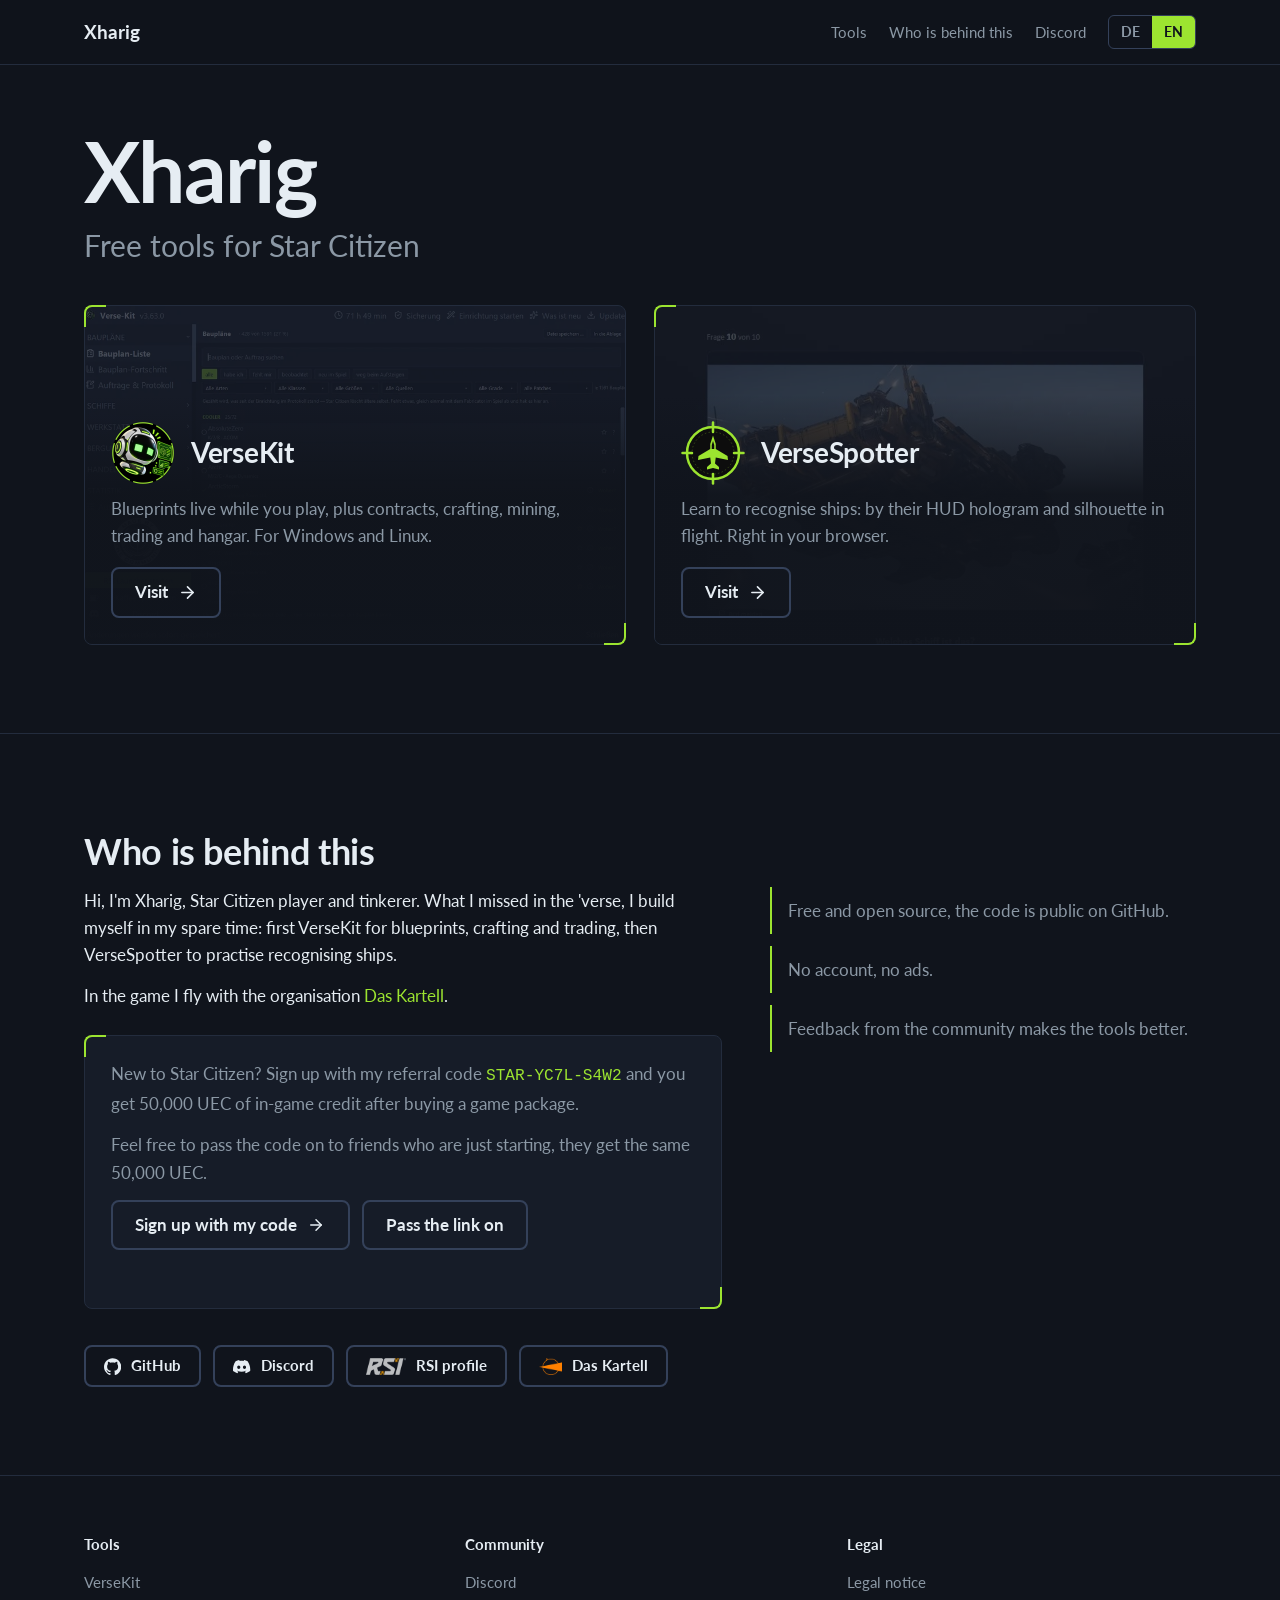
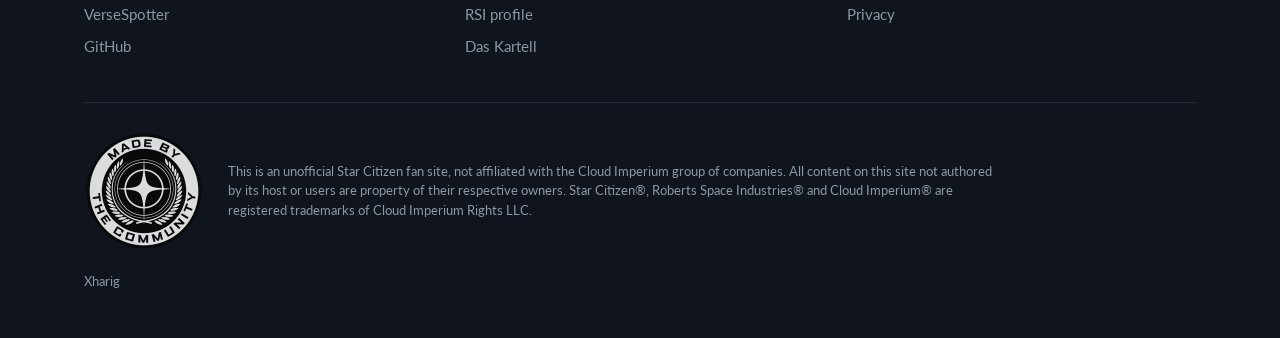
==== commit 46f05450: "Profile buttons: GitHub, Discord, RSI and Das Kartell logos next to the label" ====
--- a/en/index.html
+++ b/en/index.html
@@ -59,11 +59,13 @@
  ]
 }
 </script>
-<link rel="icon" href="../assets/versespotter-logo.svg" type="image/svg+xml">
-<link rel="preload" href="../assets/schrift/lato-400.woff2" as="font" type="font/woff2" crossorigin>
-<link rel="preload" href="../assets/schrift/lato-700.woff2" as="font" type="font/woff2" crossorigin>
-<link rel="stylesheet" href="../assets/basis.css?v=1">
-<link rel="stylesheet" href="../assets/start.css?v=7">
+<link rel="icon" href="../assets/xharig-icon-32.png" sizes="32x32" type="image/png">
+<link rel="icon" href="../assets/xharig-icon-64.png" sizes="64x64" type="image/png">
+<link rel="apple-touch-icon" href="../assets/xharig-icon-180.png">
+<link rel="preload" href="../assets/schrift/xharig-sans-400.woff2" as="font" type="font/woff2" crossorigin>
+<link rel="preload" href="../assets/schrift/xharig-sans-700.woff2" as="font" type="font/woff2" crossorigin>
+<link rel="stylesheet" href="../assets/basis.css?v=2">
+<link rel="stylesheet" href="../assets/start.css?v=8">
 </head>
 <body>
 
@@ -157,10 +159,10 @@
         </ul>
       </div>
       <ul class="profile" aria-label="Profiles">
-        <li><a class="knopf" href="https://github.com/Xharig" rel="me" translate="no">GitHub</a></li>
-        <li><a class="knopf" href="/discord" translate="no">Discord</a></li>
-        <li><a class="knopf" href="https://robertsspaceindustries.com/en/citizens/Xharig" rel="me" data-de="RSI-Profil" data-en="RSI profile">RSI profile</a></li>
-        <li><a class="knopf" href="https://das-kartell.org/" translate="no">Das Kartell</a></li>
+        <li><a class="knopf" href="https://github.com/Xharig" rel="me" translate="no"><svg class="ic" viewBox="0 0 24 24" fill="currentColor" aria-hidden="true"><path d="M12 .297c-6.63 0-12 5.373-12 12 0 5.303 3.438 9.8 8.205 11.385.6.113.82-.258.82-.577 0-.285-.01-1.04-.015-2.04-3.338.724-4.042-1.61-4.042-1.61C4.422 18.07 3.633 17.7 3.633 17.7c-1.087-.744.084-.729.084-.729 1.205.084 1.838 1.236 1.838 1.236 1.07 1.835 2.809 1.305 3.495.998.108-.776.417-1.305.76-1.605-2.665-.3-5.466-1.332-5.466-5.93 0-1.31.465-2.38 1.235-3.22-.135-.303-.54-1.523.105-3.176 0 0 1.005-.322 3.3 1.23.96-.267 1.98-.399 3-.405 1.02.006 2.04.138 3 .405 2.28-1.552 3.285-1.23 3.285-1.23.645 1.653.24 2.873.12 3.176.765.84 1.23 1.91 1.23 3.22 0 4.61-2.805 5.625-5.475 5.92.42.36.81 1.096.81 2.22 0 1.606-.015 2.896-.015 3.286 0 .315.21.69.825.57C20.565 22.092 24 17.592 24 12.297c0-6.627-5.373-12-12-12"/></svg><span>GitHub</span></a></li>
+        <li><a class="knopf" href="/discord" translate="no"><svg class="ic" viewBox="0 0 24 24" fill="currentColor" aria-hidden="true"><path d="M20.317 4.3698a19.7913 19.7913 0 00-4.8851-1.5152.0741.0741 0 00-.0785.0371c-.211.3753-.4447.8648-.6083 1.2495-1.8447-.2762-3.68-.2762-5.4868 0-.1636-.3933-.4058-.8742-.6177-1.2495a.077.077 0 00-.0785-.037 19.7363 19.7363 0 00-4.8852 1.515.0699.0699 0 00-.0321.0277C.5334 9.0458-.319 13.5799.0992 18.0578a.0824.0824 0 00.0312.0561c2.0528 1.5076 4.0413 2.4228 5.9929 3.0294a.0777.0777 0 00.0842-.0276c.4616-.6304.8731-1.2952 1.226-1.9942a.076.076 0 00-.0416-.1057c-.6528-.2476-1.2743-.5495-1.8722-.8923a.077.077 0 01-.0076-.1277c.1258-.0943.2517-.1923.3718-.2914a.0743.0743 0 01.0776-.0105c3.9278 1.7933 8.18 1.7933 12.0614 0a.0739.0739 0 01.0785.0095c.1202.099.246.1981.3728.2924a.077.077 0 01-.0066.1276 12.2986 12.2986 0 01-1.873.8914.0766.0766 0 00-.0407.1067c.3604.698.7719 1.3628 1.225 1.9932a.076.076 0 00.0842.0286c1.961-.6067 3.9495-1.5219 6.0023-3.0294a.077.077 0 00.0313-.0552c.5004-5.177-.8382-9.6739-3.5485-13.6604a.061.061 0 00-.0312-.0286zM8.02 15.3312c-1.1825 0-2.1569-1.0857-2.1569-2.419 0-1.3332.9555-2.4189 2.157-2.4189 1.2108 0 2.1757 1.0952 2.1568 2.419 0 1.3332-.9555 2.4189-2.1569 2.4189zm7.9748 0c-1.1825 0-2.1569-1.0857-2.1569-2.419 0-1.3332.9554-2.4189 2.1569-2.4189 1.2108 0 2.1757 1.0952 2.1568 2.419 0 1.3332-.946 2.4189-2.1568 2.4189Z"/></svg><span>Discord</span></a></li>
+        <li><a class="knopf" href="https://robertsspaceindustries.com/en/citizens/Xharig" rel="me"><img class="ic" src="../assets/logos/rsi.png" alt="" width="48" height="20"><span data-de="RSI-Profil" data-en="RSI profile">RSI profile</span></a></li>
+        <li><a class="knopf" href="https://das-kartell.org/" translate="no"><img class="ic" src="../assets/logos/kartell.png" alt="" width="27" height="20"><span>Das Kartell</span></a></li>
       </ul>
     </div>
   </section>
--- a/assets/basis.css
+++ b/assets/basis.css
@@ -8,20 +8,20 @@
    corners and buttons, never as a large area. One background for the
    whole page: sections are told apart by lines, not by colour changes.
    Signature: the two accent corners of VerseKit's boxes (.winkel).
-   Everything is served by the site itself: Lato (SIL OFL, schrift/),
+   Everything is served by the site itself: Xharig Sans (a Lato subset, SIL OFL, schrift/),
    Lucide icons (ISC, symbole/), no third-party fonts or CDNs.
    --------------------------------------------------------------- */
 
 @font-face{
-  font-family:"Lato";font-style:normal;font-weight:400;font-display:swap;
-  src:url(schrift/lato-400.woff2) format("woff2");
+  font-family:"Xharig Sans";font-style:normal;font-weight:400;font-display:swap;
+  src:url(schrift/xharig-sans-400.woff2) format("woff2");
   unicode-range:U+0020-007E,U+00A0-00FF,U+0131,U+0152-0153,U+02C6,U+02DA,U+02DC,
     U+2010-2014,U+2018-201E,U+2022,U+2026,U+2039-203A,U+20AC,U+2122,U+2190-2193,
     U+2212,U+FB01-FB02;
 }
 @font-face{
-  font-family:"Lato";font-style:normal;font-weight:700;font-display:swap;
-  src:url(schrift/lato-700.woff2) format("woff2");
+  font-family:"Xharig Sans";font-style:normal;font-weight:700;font-display:swap;
+  src:url(schrift/xharig-sans-700.woff2) format("woff2");
   unicode-range:U+0020-007E,U+00A0-00FF,U+0131,U+0152-0153,U+02C6,U+02DA,U+02DC,
     U+2010-2014,U+2018-201E,U+2022,U+2026,U+2039-203A,U+20AC,U+2122,U+2190-2193,
     U+2212,U+FB01-FB02;
@@ -49,7 +49,7 @@
 @media (prefers-reduced-motion:no-preference){html{scroll-behavior:smooth}}
 body{
   margin:0;background:var(--grund);color:var(--text);
-  font-family:"Lato","Segoe UI",system-ui,-apple-system,"Helvetica Neue",Arial,sans-serif;
+  font-family:"Xharig Sans","Segoe UI",system-ui,-apple-system,"Helvetica Neue",Arial,sans-serif;
   font-size:17px;line-height:1.6;
   -webkit-font-smoothing:antialiased;
 }
--- a/assets/start.css
+++ b/assets/start.css
@@ -43,6 +43,7 @@
 .grundsaetze li{padding:10px 0 10px 16px;border-left:2px solid var(--neon);margin-bottom:12px;color:var(--leise)}
 .profile{list-style:none;display:flex;flex-wrap:wrap;gap:12px;margin:36px 0 0;padding:0}
 .profile .knopf{font-size:15px;padding:9px 18px}
+.profile img.ic{width:auto;height:1.15em}
 
 @media (max-width:860px){
   .kacheln{grid-template-columns:minmax(0,1fr)}
